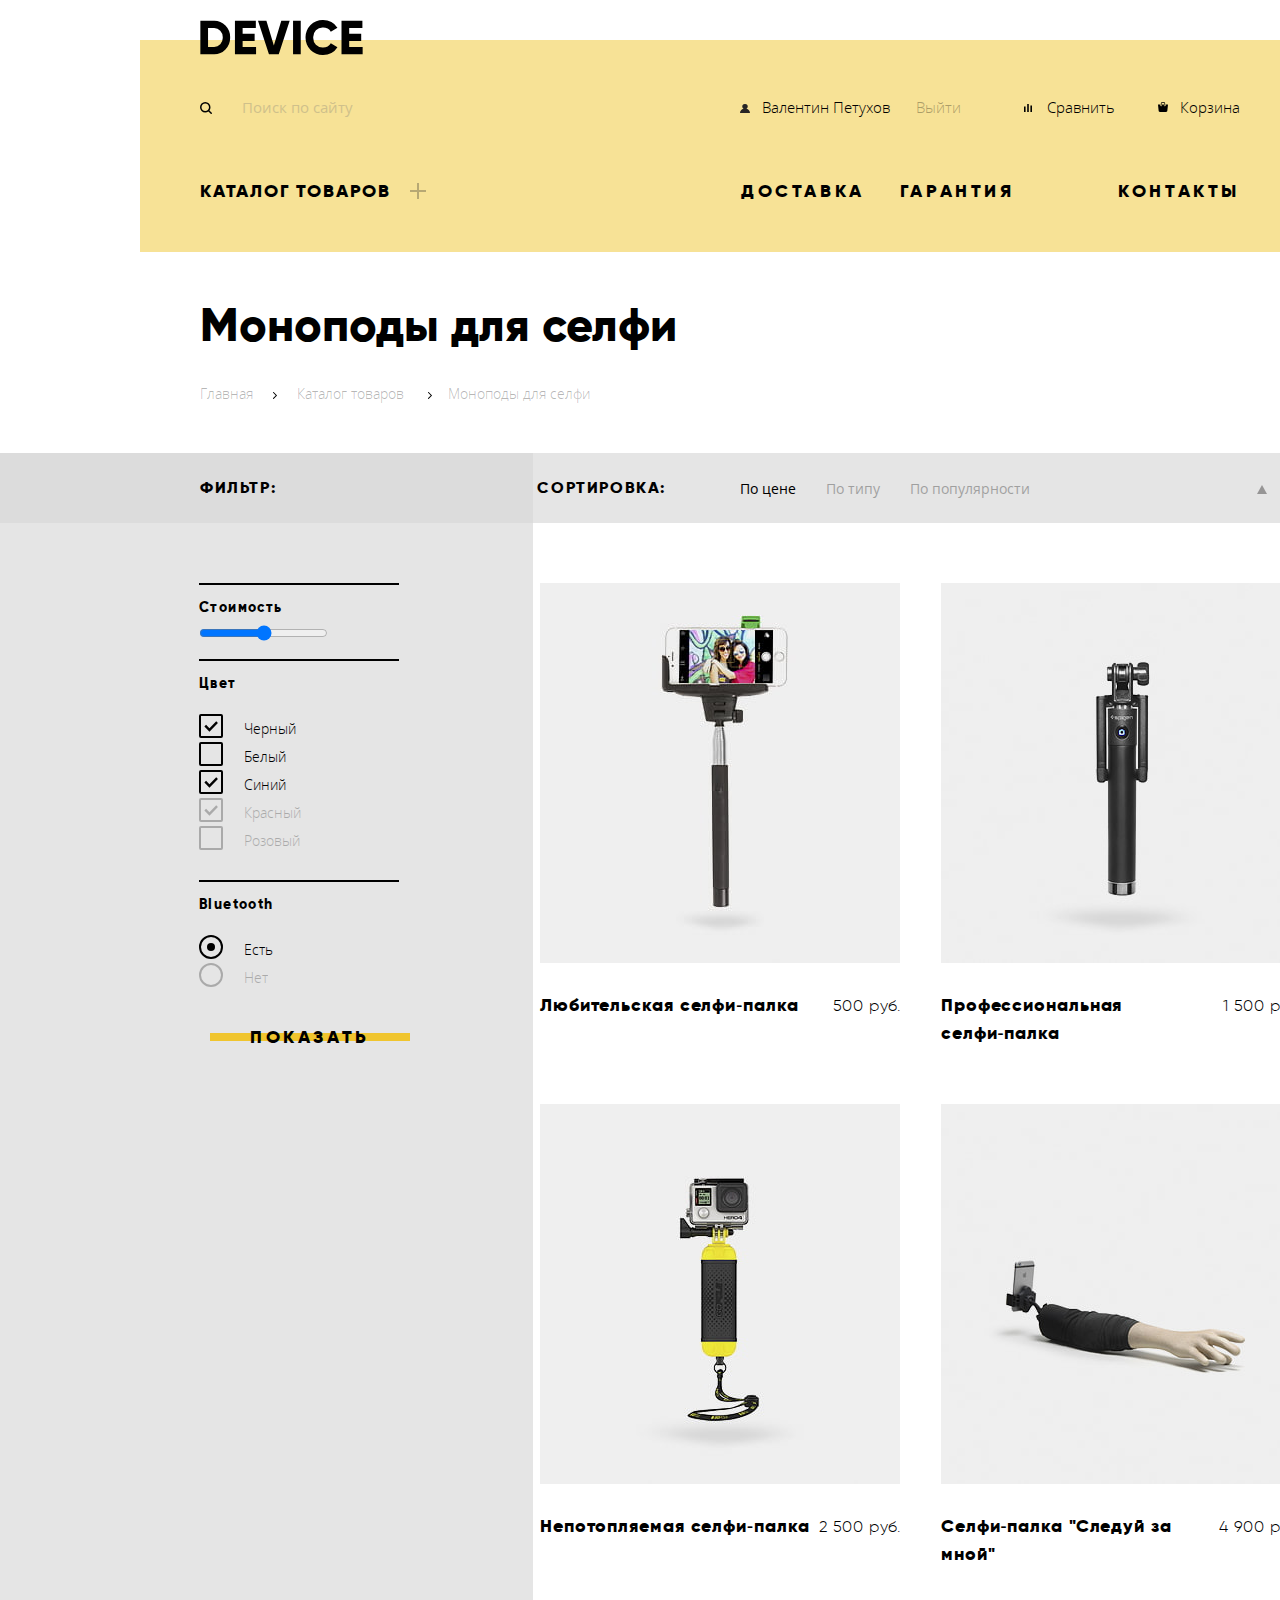
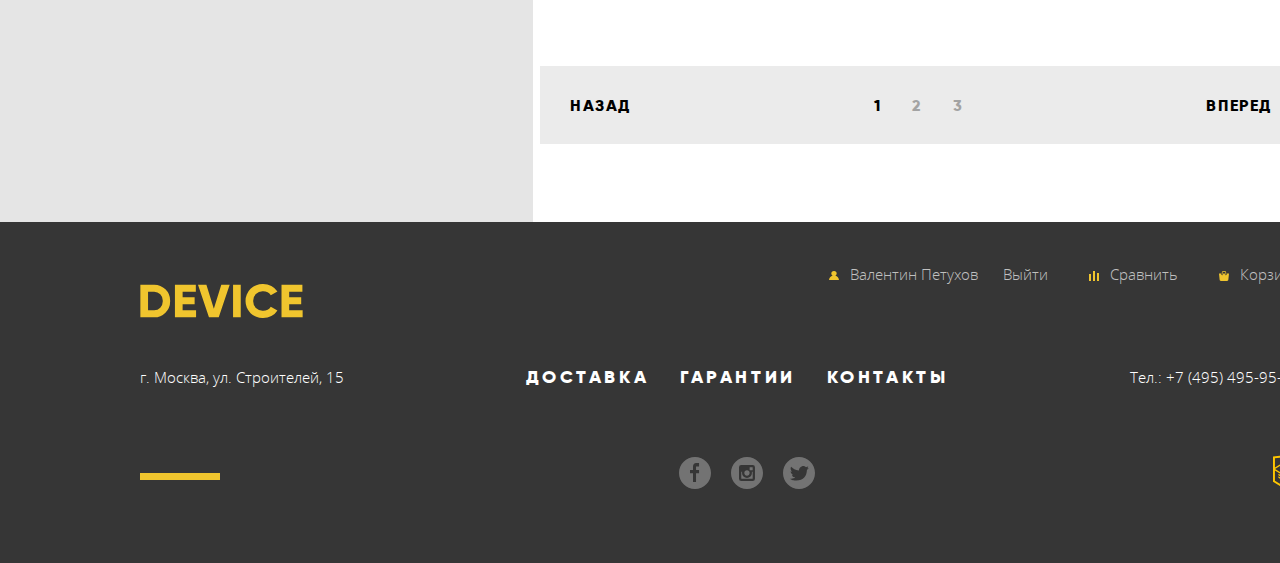
==== catalog.html @ 0f9e7bbf "Update catalog.html" ====
<!DOCTYPE html>
<html lang="ru">

<head>
  <meta charset="utf-8">
  <link href="css/normalize.css" rel="stylesheet">
  <link href="css/style.css" rel="stylesheet">
  <title>HTML Academy: Девайс</title>
</head>

<body class="page-body">
  <header class="header container">
    <div class="header-inner">
      <div class="logo-wrapper">
        <a class="main-logo" href="index.html">
          <img src="img/logo-device.svg" width="163" height="35" alt="Логотип интернет магазина гаджетов Device">
        </a>
      </div>
      <div class="user-navigation-wrapper">
        <form class="main-header-search" action="https://echo.htmlacademy.ru" method="post">
          <label for="search-field"></label>
          <input class="search-input" type="text" name="search" id="search-field" placeholder="Поиск по сайту">
          <button class="search-button" type="submit">
            <span>Найти</span>
          </button>
        </form>
        <ul class="user-navigation-list">
          <li class="user-navigation-item user-navigation-login">
            <a class="user" href="">
              <span>Валентин Петухов</span>
            </a>
            <a class="user-navigation-logout" href=""><span>Выйти</span></a>
          </li>
          <li class="user-navigation-item">
            <a href="">
              <span>Сравнить</span>
            </a>
          </li>
          <li class="user-navigation-item">
            <a href="">
              <span>Корзина</span>
            </a>
          </li>
        </ul>
      </div>
      <nav class="navigation-catalog">
        <ul class="main-navigation-list">
          <li class="main-navigation-item">
            <a class="dropdown-hover" href="catalog.html">
              Каталог товаров
            </a>
            <div class="dropdown-menu">
              <ul class="main-catalog-list column-1">
                <li class="main-catalog-item">
                  <a href="">
                    Виртуальная реальность
                  </a>
                </li>
                <li class="main-catalog-item">
                  <a href="">
                    Моноподы для селфи
                  </a>
                </li>
                <li class="main-catalog-item">
                  <a href="">
                    Экшн-камеры
                  </a>
                </li>
              </ul>
              <ul class="main-catalog-list column-2">
                <li class="main-catalog-item">
                  <a href="">
                    Фитнес-браслеты
                  </a>
                </li>
                <li class="main-catalog-item">
                  <a href="">
                    Умные часы
                  </a>
                </li>
              </ul>
              <ul class="main-catalog-list column-3">
                <li class="main-catalog-item">
                  <a href="">
                    Квадрокоптеры
                  </a>
                </li>
              </ul>
            </div>
          </li>
          <li class="main-navigation-item">
            <a href="">Доставка</a>
          </li>
          <li class="main-navigation-item">
            <a href="">Гарантия</a>
          </li>
          <li class="main-navigation-item">
            <a href="">Контакты</a>
          </li>
        </ul>
      </nav>
    </div>
  </header>

  <main class="inner-page">
    <div class="title-inner">
      <h1>Моноподы для селфи</h1>
      <ul class="breadcrumbs">
        <li class="breadcrumbs-item">
          <a href="index.html">Главная
            <img src="img/nav-arrow.svg" width="4" height="2" alt="Стрелка вправо">
          </a>
        </li>
        <li class="breadcrumbs-item">
          <a href="catalog.html">Каталог товаров
            <img src="img/nav-arrow.svg" width="4" height="2" alt="Стрелка вправо">
          </a>
        </li>
        <li class="breadcrumbs-item">
          <a class="active">Моноподы для селфи</a>
        </li>
      </ul>
    </div>
    <section class="catalog-header">
      <h2 class="visually-hidden">Фильтр и сортировка</h2>
      <div class="container catalog-header-inner">
        <h3>
          Фильтр:
        </h3>
        <div class="sorting">
          <h3>
            Сортировка:
          </h3>
          <ul class="sorting-list">
            <li class="sorting-item">
              <a class="current-sorting-item" href="">По цене</a>
            </li>
            <li class="sorting-item">
              <a href="">По типу</a>
            </li>
            <li class="sorting-item">
              <a href="">По популярности</a>
            </li>
          </ul>
          <ul class="sorting-level-list level-up">
            <li class="sorting-level-item">
              <a href="">
                <img src="img/icon-up-dir.svg" width="10" height="11" alt="Cортировка снизу вверх">
              </a>
            </li>
            <li class="sorting-level-item level-down">
              <a class="current-level" href="">
                <img src="img/icon-down-dir.svg" width="10" height="11" alt="Сортировка сверху вних">
              </a>
            </li>
          </ul>
        </div>
      </div>
    </section>
    <div class="catalog-wrapper">
      <div class="container catalog-content">
        <form class="filter" action="https://echo.htmlacademy.ru" method="post">
          <fieldset>
            <legend>Стоимость</legend>
            <input type="range">
          </fieldset>
          <fieldset>
            <legend>Цвет</legend>
            <ul class="filter-input">
              <li>
                <label class="label-check" for="filter-color-black">
                <input class="filter-input-checkbox" type="checkbox" name="color-black" id="filter-color-black" checked>
                <span>Черный</span></label>
              </li>
              <li>
                <label class="label-check" for="filter-color-white">
                <input class="filter-input-checkbox" type="checkbox" name="color-white" id="filter-color-white">
                <span>Белый</span></label>
              </li>
              <li>
                <label class="label-check" for="filter-color-blue">
                <input class="filter-input-checkbox" type="checkbox" name="color-blue" id="filter-color-blue" checked>
                <span>Синий</span></label>
              </li>
              <li>
                <label class="label-check" for="filter-color-red">
                <input class="filter-input-checkbox" type="checkbox" name="color-red" id="filter-color-red" checked disabled>
                <span>Красный</span></label>
              </li>
              <li>
                <label class="label-check" for="filter-color-pink">
                <input class="filter-input-checkbox" type="checkbox" name="color-pink" id="filter-color-pink" disabled>
                <span>Розовый</span></label>
              </li>
            </ul>
          </fieldset>
          <fieldset>
            <legend>Bluetooth</legend>
            <ul class="filter-input">
              <li>
                <label class="label-check" for="available-bluetooth-filter">
                <input class="filter-input-radio" type="radio" name="bluetooth-filter" value="available-bluetooth"
                  id="available-bluetooth-filter" checked>
                <span>Есть</span></label>
              </li>
              <li>
                <label class="label-check" for="unavailable-bluetooth-filter">
                <input class="filter-input-radio" type="radio" name="bluetooth-filter" value="unavailable-bluetooth"
                  id="unavailable-bluetooth-filter" disabled>
                <span>Нет</span></label>
              </li>
            </ul>
          </fieldset>
          <button class="button" type="submit"><span class="btn-text">Показать</span></button>
        </form>
        <div class="product-cards-wrapper">
          <section class="product-cards">
            <h2 class="visually-hidden">Список моноподов для селфи</h2>
            <ul class="product-card-list">
              <li class="product-card-item">
                <div class="image-card-wrapper">
                  <img src="img/item-1.jpg" width="360" height="380"
                    alt="Телескопическая селфи-палка со стандартным крепежом">
                  <div class="hover-links-wrapper">
                    <button class="button add-cart"><span class="btn-text">В корзину</span></button>
                    <button class="add-compare-button">Добавить к сравнению</button>
                  </div>
                </div>
                <div class="card-name-wrapper">
                  <h3>
                    <a href="">Любительская селфи&#8209;палка</a>
                  </h3>
                  <p class="price">
                    500 руб.
                  </p>
                </div>
              </li>
              <li class="product-card-item">
                <div class="image-card-wrapper">
                  <img src="img/item-2.jpg" width="360" height="380"
                    alt="Телескопическая селфи-палка с усиленным крепежом и стабилизатором">
                  <div class="hover-links-wrapper">
                    <button class="button"><span class="btn-text">В корзину</span></button>
                    <button class="add-compare-button">Добавить к сравнению</button>
                  </div>
                </div>
                <div class="card-name-wrapper">
                  <h3>
                    <a href="">Профессиональная селфи&#8209;палка</a>
                  </h3>
                  <p class="price">
                    1 500 руб.
                  </p>
                </div>
              </li>
              <li class="product-card-item">
                <div class="image-card-wrapper">
                  <img src="img/item-3.jpg" width="360" height="380"
                    alt="Селфи-палка в специальном водоизоляционном корпусе">
                  <div class="hover-links-wrapper">
                    <button class="button"><span class="btn-text">В корзину</span></button>
                    <button class="add-compare-button">Добавить к сравнению</button>
                  </div>
                </div>
                <div class="card-name-wrapper">
                  <h3>
                    <a href="">Непотопляемая селфи&#8209;палка</a>
                  </h3>
                  <p class="price">
                    2 500 руб.
                  </p>
                </div>
              </li>
              <li class="product-card-item">
                <div class="image-card-wrapper">
                  <img src="img/item-4.jpg" width="360" height="380" alt="Селфи-палка в виде руки">
                  <div class="hover-links-wrapper">
                    <button class="button"><span class="btn-text">В корзину</span></button>
                    <button class="add-compare-button">Добавить к сравнению</button>
                  </div>
                </div>
                <div class="card-name-wrapper">
                  <h3>
                    <a href="">Селфи&#8209;палка "Следуй за мной"</a>
                  </h3>
                  <p class="price">
                    4 900 руб.
                  </p>
                </div>
              </li>
            </ul>
          </section>
          <ul class="paginator">
            <li class="prev">
              <a href="#prev">Назад</a>
            </li>
            <li class="page-item">
              <a class="page-number current-page">1</a>
            </li>
            <li class="page-item">
              <a class="page-number" href="">2</a>
            </li>
            <li class="page-item">
              <a class="page-number" href="">3</a>
            </li>
            <li class="next">
              <a href="#next">Вперед</a>
            </li>
          </ul>
        </div>
      </div>
    </div>
  </main>

  <footer class="footer">
    <div class="container">
      <div class="footer-user-navigation-wrapper">
        <ul class="footer-user-navigation-list">
          <li class="footer-user-navigation-item">
            <a class="footer-login" href="">
              Валентин Петухов
            </a>
            <a href="">Выйти</a>
          </li>
          <li class="footer-user-navigation-item">
            <a class="footer-compare" href="">
              Сравнить
            </a>
          </li>
          <li class="footer-user-navigation-item">
            <a class="footer-cart" href="">
              Корзина
            </a>
          </li>
        </ul>
        <a class="main-logo" href="index.html">
          <img src="img/logo-device-special.svg" width="163" height="35"
            alt="Логотип интернет магазина гаджетов Device">
        </a>
      </div>
      <div class="wrapper-navigation-footer">
        <p>г. Москва, ул. Строителей, 15</p>
        <ul class="footer-navigation-list">
          <li class="footer-navigation-item">
            <a href="">Доставка</a>
          </li>
          <li class="footer-navigation-item">
            <a href="">Гарантии</a>
          </li>
          <li class="footer-navigation-item">
            <a href="">Контакты</a>
          </li>
        </ul>
        <p>Тел.: +7 (495) 495-95-95</p>
      </div>
      <div class="socials-wrapper">
        <ul class="socials-list">
          <li class="socials-item">
            <a href="">
              <img src="img/fb.svg" width="32" height="32" alt="Фейсбук">
            </a>
          </li>
          <li class="socials-item">
            <a href="">
              <img src="img/instagram.svg" width="32" height="32" alt="Инстаграм">
            </a>
          </li>
          <li class="socials-item">
            <a href="">
              <img src="img/twitter.svg" width="32" height="32" alt="Твиттер">
            </a>
          </li>
        </ul>
        <a class="copyright" href="https://htmlacademy.ru/" target="_blank">
          <img src="img/logo-html.svg" width="27" height="34"
            alt="сайт по созданию профессиональных фронтенд разработчиков HtmlAcademy">
        </a>
      </div>
    </div>
  </footer>
</body>

</html>
---- css/style.css ----
@font-face {
  font-family:  'Gilroy';
  src:  url('fonts/web/gilroylight.woff2') format('woff2'),
        url('fonts/web/gilroylight.woff') format('woff');
  font-weight: 300;
  font-style: normal;
}

@font-face {
  font-family:  'Gilroy';
  src:  url('fonts/web/gilroyextrabold.woff2') format('woff2'),
        url('fonts/web/gilroyextrabold.woff') format('woff');
  font-weight: 800;
  font-style: normal;
} 

@font-face {
  font-family:  'Open sans';
  src:  url('fonts/web/opensans.woff2') format('woff2'),
        url('fonts/web/opensans.woff') format('woff');
  font-weight: 400;
  font-style: normal;
}

@font-face {
  font-family:  'Open sans';
  src:  url('fonts/web/opensanslight.woff2') format('woff2'),
        url('fonts/web/opensanslight.woff') format('woff');
  font-weight: 300;
  font-style: normal;
}

/* Variables */
:root {
  --basic-black:  #000000;
  --basic-dark: #363636;
  --basic-white:  #ffffff;
  --basic-gray: #464646;
  --basic-half-gray:  #7e7e7e;
  --basic-gray-light: #e5e5e5;
  
  --special-yellow: #f7e296;
  --special-green:  #91c92f;
  --special-yellow-dark:  #f0c52e;

  --paginator-color: #EBEBEB;
  --popup-field-color: #f2f2f2;
}

/* Global */


/* Grid */
html {
  height: 100%;
}

.page-body {
  cursor: default;
  display: grid;
  min-height: 100%;
  grid-template-rows:
    min-content
    1fr
    min-content;
    align-content: start;
  margin: 0 auto;
  margin-top: 40px;
  padding: 0;
  min-width:  1440px;
  color: var(--basic-black);
  font-family: 'Open sans';
  font-size: 16px;
  font-weight: 300;
  line-height: 28px;
}

img {
  max-width:  100%; 
  height: auto;
}

a:not(.active) {
  text-decoration:  none;
  cursor: pointer;
}

.visually-hidden  {
  display: none;
}
/* Navigation */
.header{
  background-color: var(--special-yellow);
  display: flex;
  flex-wrap: wrap;
}

.header-inner {
  width: 1040px;
  padding: 0 60px;
}

.logo-wrapper {
  margin-top: -20px;
  margin-bottom: 17px;
  width:  100%;
}

.user-navigation-wrapper {
  display: flex;
  justify-content: space-between;
  align-items: center;
  width: 100%;
  margin-bottom: 46px;
}

.navigation {
  width: 100%;
  margin-bottom: 164px;
}

.navigation-catalog {
  width: 100%;
  margin-bottom: 50px;
}

.container {
  width: 1160px;
  margin: 0 auto;  
}

/* User navigation */
.user-navigation-list,
.main-catalog-list {
  color:  var(--basic-black);
  font-family:  'Open sans';
  font-size: 15px;
  font-weight:  300;
  list-style: none;
  line-height:  20px;
}

.main-header-search {
  min-width: 440px;
  margin-right: 100px;
  position: relative;
}

.search-input:focus {
  color: #000;
  border-bottom-color: #000;
  outline: 0;
}

.search-input::placeholder {
  font-size: 15px;
  line-height: 20px;
}

.user-navigation-list {
  display: flex;
  flex-grow: 1;
  width: 100%;
  margin: 0;
  padding: 0;
}

.user-navigation-login {
  flex-grow: 1;
  position: relative;
}

.user-navigation-login a {
  padding-left: 22px;
}

.user-navigation-login a::before {
  content: " ";
  background-image: url("../img/user.svg");
  background-size: contain;
  background-repeat: no-repeat;
  width: 10px;
  height: 10px;
  position: absolute;
  left: 0;
  top: 7px;
}

.user-navigation-logout {
  padding-left: 20px;
  opacity: 0.3;
}

.user-navigation-item:nth-child(2),
.user-navigation-item:nth-child(3) {
  position: relative;
}

.user-navigation-item:nth-child(2) {
  margin-right: 43px;
  padding-left: 23px;
}

.user-navigation-item:nth-child(2) a::before {
  content: " ";
  background-image: url("../img/compare.svg");
  background-size: contain;
  background-repeat: no-repeat;
  width: 8px;
  height: 8px;
  position: absolute;
  left: 0;
  top: 7px;
  padding-right: 23px;
}

.user-navigation-item:nth-child(3) {
  padding-left: 22px;
}

.user-navigation-item:nth-child(3) a::before {
  content: " ";
  background-image: url("../img/cart.svg");
  background-size: contain;
  background-repeat: no-repeat;
  width: 10px;
  height: 10px;
  position: absolute;
  left: 0px;
  top: 5px;
  padding-right: 22px;
}

/* Main navigation */
.main-navigation-list {
  display: flex;
  align-items: center;
  margin: 0;
  padding: 0;
  color:  var(--basic-black);
  font-family:  'Gilroy';
  font-weight:  800;
  font-size:  18px;
  line-height:  22px;
  list-style: none;
  text-transform: uppercase;
  position: relative;
}


.main-navigation-item:first-child {
  margin-right: 350px;
  letter-spacing: 0.1em;
  position: relative;
}

.main-navigation-item:not(:first-child){
  margin-right: 35px;
  letter-spacing: 0.2em;
}

.main-navigation-item:last-child {
  margin-left: auto;
  margin-right: 0px;
}



/* Dropdown */

.dropdown-menu {
  position: absolute;
  min-height: 132px;
  min-width: 1100px;
  z-index: 10;
  margin: 0;
  padding: 0;
  padding-top: 30px;
  padding-left: 60px;
  left: -60px;
  display: none;
  background-color: var(--special-yellow);
  text-transform: initial;
}

.dropdown-menu .column-1,
.dropdown-menu .column-2,
.dropdown-menu .column-3 {
  margin-right: 61px;
}

.main-navigation-item:first-child::before {
  content: " ";
  background-image: url('../img/plus.svg');
  background-size: contain;
  opacity: 0.3;
  
  display: block;
  width: 16px;
  height: 16px;

  position: absolute;
  top: 3px;
  left: 210px;
}

.main-catalog-list {
  list-style: none;
  margin: 0;
  padding: 0;
  letter-spacing: 0em;
}

.main-catalog-list li {
  margin-bottom: 20px;
}

.main-navigation-item:hover .dropdown-menu {
  display: flex;
}

/* active & hover link */
.user-navigation-list a,
.main-navigation-list a,
.main-catalog-list a {
  color: var(--basic-black)
}

.main-logo img:hover,
.user-navigation-item a:hover,
.main-navigation-list a:hover,
.main-catalog-list a:hover,
.footer-navigation-list a:hover,
.copyright:hover {
  opacity: 0.6;
}

.main-logo img:active,
.user-navigation-item a:active,
.main-navigation-list a:active,
.main-catalog-list a:active,
.footer-navigation-list a:active,
.copyright:active {
  opacity: 0.3;
}

/* slider for special offers */
.special-offers {
  margin-bottom: 76px;
}

.special-offers-item{
  display: grid;
  grid-template-columns: 600px 1fr;
  margin-top: -125px;
  justify-items: center;
}

.special-offers-item h3 {
  font-family: 'Gilroy';
  font-weight: 800;
  font-size: 47px;
  line-height: 58px;
  margin: 0;
  margin-top: 90px;
  margin-bottom: 30px;
}

.special-offers-item p {
  font-family: 'Open Sans';
  font-weight: 300;
  font-size: 15px;
  line-height: 20px;
  margin: 0;
  padding: 0;
  margin-bottom: 60px;
}

.item-2,
.item-3 {
  display: none;
}


.feature td {
  padding-right: 60px;
  padding-top: 15px;
}

.feature tr:first-child td{
  font-family: 'Gilroy';
  font-style: normal;
  font-weight: 300;
  font-size: 36px;
  line-height: 42px;
  letter-spacing: 0.1em;
  padding-top: 0px;
}

.feature tr:last-child {
  font-family: Gilroy;
  font-style: normal;
  font-weight: 300;
  font-size: 13px;
  line-height: 15px;
  letter-spacing: 0.1em;
}



/* content catalog */
.catalog-list-container {
  margin-bottom: 150px;
}

.catalog-list {
  display: flex;
  justify-content: space-between;
  margin: 0;
  padding: 0;
  list-style: none;
}

.catalog-item {
  max-width: 160px;
  margin: 0;
  padding: 0;
}

.catalog-image {
  display: flex;
  justify-content: center;
  align-items: center;
  background-color: var(--special-yellow);
  width: 160px;
  height: 160px;
}

.catalog-image:hover {
  background-color: var(--special-yellow-dark);
}

.catalog-list a {
  color: var(--basic-black);
  font-family: 'Gilroy';
  font-style: normal;
  font-weight: 800;
  font-size: 18px;
  line-height: 22px;
  letter-spacing: 0.05em;
}

.catalog-list a:active {
 color: rgba(0, 0, 0, 0.4);
}

.catalog-list-link:active img {
  opacity: 0.3;
}

/* services */

.service-container {
  margin-bottom: 90px;
  padding-bottom: 100px;
  background-image: linear-gradient(to top,#e5e5e5 94%,transparent 34%);
}

.service-content {
  display: flex;
  flex-wrap: nowrap;
}

.service-description {
  display: flex;
  width: 100%;
  justify-content: space-between;
  align-items: center;
}

.service-description-wrapper {
  max-width: 495px;
  margin-top: -70px;
}

.service-image-wrapper {
  margin-top: -55px;
}

.service-description h3 {
  font-family: 'Gilroy';
  font-style: normal;
  font-weight: 800;
  font-size: 47px;
  line-height: 58px;
  letter-spacing: 0.2em;  
}

.service-description p {
  font-family: 'Open Sans';
  font-style: normal;
  font-weight: 300;
  font-size: 15px;
  line-height: 28px;
  letter-spacing: 0.1em;
}

.service-list {
  display: flex;
  flex-direction: column;
  justify-content: center;
  min-width: 284px;
  margin: 0;
  margin-right: 116px;
  padding: 0;
  list-style: none;
  font-family: Gilroy;
  font-style: normal;
  font-weight: 800;
  font-size: 18px;
  line-height: 22px;
  letter-spacing: 0.2em;
  text-transform: uppercase;
  z-index: 1;
}

.service-list::before {
  content: " ";
  width: 7px;
  height: 320px;
  background-color: var(--basic-black);
  position: absolute;
  display: flex;
  left: 656px;
}

.service-item {
  margin: 0;
  margin-bottom: 30px;
  padding: 0;
}

.current-service-item {
  width: 284px;
  background-color: var(--basic-black);
  margin: 0;
  margin-bottom: 30px;
}

.current-service-button {
  font: inherit;
  text-transform: inherit;
  color: var(--special-yellow);
  letter-spacing: inherit;
  padding: 0;
  padding-top: 9px;
  padding-bottom: 9px;
  background-color: transparent;
  border: none;
  width: 160px;
}

.current-service-button span {
  width: 200px;
}

.delivery,
.credit {
  display: none;
}

/* partners */

.partners {
  display: flex;
  justify-content: space-between;
  margin-bottom: 90px; 
} 

.partners a {
  opacity: 0.3;
  filter: grayscale(100%);
}

.partners a:hover {
  opacity: 1;
  filter: none;
}
/* Index columns */

.index-columns {
  display: flex;
  justify-content: space-between;
  margin-bottom: 86px;
}

.index-columns h2::before {
  content: " ";
  display: flex;
  width: 80px;
  height: 7px;
  margin-bottom:  50px;
  background-color: var(--basic-black);
}

.index-columns h2 {
  font-family: 'Gilroy';
  font-weight: 800;
  font-size: 47px;
  line-height: 58px;
  letter-spacing: 0.2em;
  margin: 0;
}

.index-columns p {
  font-family: 'Open Sans';
  font-style: normal;
  font-weight: 300;
  font-size: 15px;
  line-height: 28px;
  margin: 0;
  margin-bottom: 40px;
}

.about {
  width: 473px;
}
.about h2 {
  margin-bottom: 50px;
}

.about ul {
  margin: 0;
  margin-bottom: 84px;
  padding-left: 15px;
  padding-top: 10px;
}

.about li {
  font-family: 'Gilroy';
  font-size: 16px;
  font-weight: 800;
  line-height: 28px;
  padding-left: 24px;
  margin-bottom: 20px;
  list-style-image: url('../img/bullet.svg');
}

.contact {
  width: 560px;
}

.contact h2 {
  margin-bottom: 47px;
}

.contact img {
  width: 560px;
  height: 222px;
  margin-bottom: 85px;
}


/* footer */

.footer {
  background-color: var(--basic-dark);
  color: var(--basic-white);
}

.footer .container {
  display: flex;
  flex-direction: column;
  margin-top: 42px;
}

.footer-user-navigation-wrapper {
  display: flex;
  flex-wrap: wrap;
}

.footer-user-navigation-list {
  font-family: 'Open Sans';
  font-style: normal;
  font-weight: 300;
  font-size: 15px;
  line-height: 20px;
  color:  var(--basic-white);
  list-style: none;
  width: 100%;
  display: flex;
  margin: 0;
  padding: 0;
}


.footer-user-navigation-list::before {
  content: " ";
  width: auto;
  flex-grow: 1;
}

.footer-user-navigation-item {
  position: relative;
}

.footer-user-navigation-item:first-child {
  margin-right: 41px;
}

.footer-user-navigation-item:last-child {
  margin-left: 41px;
}

.footer p {
  margin: 0;
  font-family: 'Open Sans';
  font-style: normal;
  font-weight: 300;
  font-size: 15px;
  line-height: 20px;
}

.footer .main-logo {
  width: auto;
  margin-bottom: 40px;
}

.footer-user-navigation-list a {
  color: rgba(255, 255, 255, 0.7);
  margin-left: 21px;
}

.footer-login::before {
    content: " ";
    background-image: url("../img/user-special.svg");
    background-size: contain;
    background-repeat: no-repeat;
    width: 10px;
    height: 10px;
    position: absolute;
    left: 0;
    top: 7px;
}

.footer-compare::before {
  content: " ";
  background-image: url("../img/compare-special.svg");
  background-size: contain;
  background-repeat: no-repeat;
  width: 10px;
  height: 10px;
  position: absolute;
  left: 0;
  top: 7px;
}

.footer-cart::before {
  content: " ";
  background-image: url("../img/cart-special.svg");
  background-size: contain;
  background-repeat: no-repeat;
  width: 10px;
  height: 10px;
  position: absolute;
  left: 0;
  top: 7px;
}


.footer-login::before,
.footer-compare::before,
.footer-cart::before {
  opacity: 1;
}

.footer-login:hover::before,
.footer-compare:hover::before,
.footer-cart:hover::before {
  opacity: 0.7;
}
.socials-list a:hover {
  opacity: 1.0;
}


.footer-user-navigation-list a:hover {
  color: var(--basic-white);
}

.footer-user-navigation-list a:active {
  opacity: 0.3;
}

.wrapper-navigation-footer {
  display: flex;
  justify-content: space-between;
  align-items: center;
  margin-bottom: 67px;
}

.footer-navigation-list {
  color: var(--basic-white);
  font-family:  'Gilroy';
  font-weight:  800;
  font-size:  18px;
  letter-spacing: 0.2em;
  line-height:  22px;
  list-style: none;
  text-transform: uppercase;
  margin: 0;
  padding: 0;
  display: flex;
  width: 423px;
  justify-content: space-between;
}

.footer-navigation-list a {
  color: var(--basic-white);
}

.socials-wrapper {
  display: flex;
  justify-content: space-between;
  align-items: center;
  width: 100%;
  margin-bottom: 65px;
}

.socials-list {
  display: flex;
  width: auto;
  list-style: none;
  margin: 0;
  padding: 0;
}

.socials-item:first-child {
  margin-right: 20px;
}

.socials-item:last-child {
  margin-left: 20px;
}

.socials-wrapper::before {
  content: " ";
  width: 80px;
  height: 7px;
  background-color: #f0c52e;
}

.socials-list a {
  opacity: 0.3;
}

.socials-list a:active {
  opacity: 0.1;
}
/* Buttons decorative*/

.button {
  display: inline-block;
  border: none;
  color: var(--basic-black);
  cursor: pointer;
  font-family: 'Gilroy';
  font-style: normal;
  font-weight: 800;
  font-size: 18px;
  line-height: 22px;
  letter-spacing: 0.2em;
  text-align: center;
  text-transform: uppercase;
  background-color: inherit;
  margin: 0;
  padding: 0;
  padding-top: 9px;
  padding-bottom: 9px;
  position: relative;
}

.button:active {
  color: rgba(0, 0, 0, 0.3)
}

.button::before {
  content: " ";
  width: 100%;
  height: 8px;
  background-color: var(--special-yellow-dark);
  display: flex;
  position: absolute;
  top: 50%;
  transform: translateY(-50%);
  left: 0;
  z-index: -1;  
}

.search-button {
  font-family: 'Open Sans';
  font-style: normal;
  font-weight: 300;
  font-size: 15px;
  line-height: 20px;
  text-transform: uppercase;
  border: 2px solid var(--basic-black);
  padding: 15px 17px;
  background-color: transparent;
  visibility: hidden;
  margin-left: -4px;
}

.main-header-search::before {
  content: " ";
  background-image: url("../img/search.svg");
  background-repeat: no-repeat;
  background-size: contain;
  background-color: transparent;
  vertical-align: middle;
  width: 12px;
  height: 12px;
  display: inline-block;
  z-index: 1;
  position: absolute;
  top: 22px;
}

.search-button:hover {
  background-color: var(--basic-black);
  color: rgba(255, 255, 255);
  visibility: visible;
}

.search-button span:active {
  opacity: 0.3;
  visibility: visible;
}

.main-navigation-list .button:hover {
  background-color: transparent;
}

.main-navigation-list .button {
  position: absolute;
  left: 210px;
  top: 2px;
  background-image: url('../img/plus.svg');
  width: 15px;
  height: 15px;
  background-size: contain;
  background-repeat: no-repeat;
  background-position: center;
  background-color: transparent;
  opacity: 0.7
}

.main-navigation-item .button::before {
  display: none;
}

.button:hover {
  background-color: var(--special-yellow-dark);
}

.special-offers .button {
  width: 220px;
  margin-bottom: 60px
}

.special-offers .button:hover {
  background-color: var(--special-yellow-dark);
}

.service-item .button {
  width: 160px;
  /* z-index: 1; */
}

.service-item .button:active{
  background-color: var(--basic-black);
  color: var(--special-yellow);
}

.index-columns .button {
  width: 260px;
}

.main-navigation-item:first-child::before:hover {
  opacity: 1;
}

/* Form  popup checkbox radio */
.search-input {
  background-color: inherit;
  position: relative;
  width: 310px;
  margin: 0;
  padding:0;
  padding-top: 8px;
  padding-right: 0px;
  padding-bottom: 10px;
  padding-left: 42px;
  line-height: 30px;
  background-color: transparent;
  border: none;
  border-bottom: 2px solid transparent;
}

.search-input:focus + .search-button {
  visibility: visible;
}

.search-input::placeholder  {
  opacity: 0.3;
}


.search-input:focus::placeholder {
  opacity: 1;
}

.search-input:hover::placeholder {
  opacity: 0.6;
}

.popup {
  margin: 0;
  padding: 0;
  background-color: var(--basic-white);
  position: absolute;
  top: 50%;
  left: 25%;
  width: 960px;
  box-shadow: 0px 10px 16px rgba(0, 0, 0, 0.15);
  z-index: 1;
  display: none;
}

.write-us-form {
  display: flex;
  flex-wrap: wrap;
  flex-grow: 1;
  justify-content: space-between;
  font-family: 'Gilroy';
  font-style: normal;
  font-weight: 800;
  font-size: 18px;
  line-height: 22px;
  padding-left: 100px;
  padding-right: 100px;
  padding-top: 92px;
  padding-bottom: 69px;
}

.write-us-item {
  width: 360px;
}

.write-us-item input {
  width: 360px;
  padding-top: 17px;
  padding-bottom: 17px;
  padding-left: 21px;
  margin-top: 10px;
  border: none;
  background-color: var(--popup-field-color);
  box-sizing: border-box;
}

.invalid-value:invalid {
  background-color: #F6DADA;
}

.write-us-item input:hover,
.write-us-item textarea:hover {
  background-color: #eaeaea;
}

.write-us-item input:focus,
.write-us-item textarea:focus {
  outline: 2px solid #F7E296;
  background-color: var(--basic-white);
}

.write-us-item:nth-of-type(3) {
  width: 100%;
  margin-bottom: 54px;
}

.write-us-item textarea {
  width: 760px;
  min-height: 167px;
  margin-top: 10px;
  padding-top: 17px;
  padding-left: 20px;
  border: none;
  resize: none;
  background-color: var(--popup-field-color);
  box-sizing: border-box;
}

.write-us-item input,
.write-us-item textarea {
  font-family: 'Gilroy';
  font-style: normal;
  font-weight: normal;
  font-size: 14px;
  line-height: 16px;
}

.write-us-form .button {
  width: 200px;
  position: relative;
}

.write-us-form .button:active {
  background-color: var(--special-yellow);
}

.write-us-form .button:hover {
  background-color: var(--special-yellow);
}

.write-us-form .button:focus {
  outline: 2px solid #F7E296;
}

.write-us-form .button::before {
  content: " ";
  width: 100%;
  height: 8px;
  background-color: var(--special-yellow);
  display: flex;
  position: absolute;
  transform: translateY(-50%);
  z-index: -1;
}

.close-modal-btn {
  position: absolute;
  background-color: transparent;
  right: 0;
  top: 0;
  margin: 0;
  margin-top: 20px;
  margin-right: 20px;
  padding: 0;
  border: none;
  cursor: pointer;
  opacity: 0.5;
  outline-color: #f7e296;
} 

.close-modal-btn:hover {
  opacity: 1;
}

.close-modal-btn:active {
  opacity: 0.3;
}

.map-popup {
  position: absolute;
  top: 125%;
  left: 24%;
  width: 994px;
  min-height: 593px;
  z-index: 1;
  display: none;
}

.map-popup .close-modal-btn {
  margin: 0;
  padding: 0;
  margin-top: 43px;
  margin-right: 35px;
}

/* catalog */

main h1 {
  font-family: 'Gilroy';
  font-style: normal;
  font-weight: 800;
  font-size: 47px;
  line-height: 58px;
  margin: 0;
}

.title-inner {
  width: 1160px;
  margin: 0 auto;
  margin-top: 44px;
  margin-bottom: 50px;
}

.title-inner h1 {
  margin-left: 60px;
  margin-bottom: 30px;
}

/* breadcrumbs */

.breadcrumbs {
  font-weight: 300;
  font-size: 14px;
  list-style: none;
  line-height: 19px;
  margin: 0;
  padding: 0;
  display: flex;
  margin-left: 60px;
}

.breadcrumbs a {
  color: rgba(0, 0, 0, 0.3);  
}

.breadcrumbs a:not(.active):hover {
  color: rgba(0, 0, 0);
}

.breadcrumbs a:not(.active):active {
  color: rgba(0, 0, 0, 0.1);
}

.active {
  cursor: default;
}


.breadcrumbs-item:nth-child(2) {
  margin-left: 20px;
}

.breadcrumbs-item:nth-child(2) img {
  margin-left: 20px;
}

.breadcrumbs-item:first-child img{
  margin-left: 16px;
}

.breadcrumbs-item:last-child {
  margin-left: 16px;
}

/* catalog page */

/* filter and sort header*/

.catalog-header {
  background-image: linear-gradient(to right,#dcdcdc 37%,#e5e5e5 34%);
  height: 70px;
  display: flex;
  align-items: center;
}

.catalog-header h3 {
  font-family: 'Gilroy';
  font-style: normal;
  font-weight: 800;
  font-size: 16px;
  line-height: 20px;
  letter-spacing: 0.1em;
  text-transform: uppercase;
}

.catalog-header-inner {
  display: flex;
}

.catalog-header-inner > h3 {
  width: 420px;
  margin-left: 60px;
}

.sorting { 
  display: flex;
  justify-content: space-between;
  align-items: center;
  width: 100%;
}

.sorting h3 {
  margin-left: 45px;
  margin-right: 74px;
}

.sorting-list {
  margin: 0;
  margin-right: auto;
  padding: 0;
  display: flex;
}

.sorting-item {
  margin: 0;
  margin-right: 30px;
}

.sorting-item:last-child {
  margin-right: 0;
}

.sorting-level-list {
  display: flex;
  margin: 0;
  padding: 0;
}

.sorting-level-item:first-child {
  margin-right: 23px;
}

.sorting ul {
  list-style: none;
}

.sorting-list a {
  font-family: 'Open Sans';
  font-weight: normal;
  font-size: 14px;
  line-height: 19px;
  opacity: 0.3;
  color: var(--basic-black);
}

.sorting-list a:hover:not(.current-sorting-item) {
  opacity: 0.6;
}

.sorting-list a:active:not(.current-sorting-item) {
  opacity: 1;
}

.sorting-list .current-sorting-item {
  font-family: 'Open Sans';
  font-weight: normal;
  font-size: 14px;
  line-height: 19px;
  opacity: 1;
}

.sorting-level-list .current-level {
  opacity: 1;
}

.sorting-level-list a:not(.current-level) {
  opacity: 0.4;
}

.sorting-level-list a:hover:not(.current-level) {
  opacity: 0.2;
}

.sorting-level-list a:active:not(.current-level) {
  opacity: 1;
}

/* catalog content */

.catalog-wrapper {
  padding-top: 60px;
  background-image: linear-gradient(to right, var(--basic-gray-light) 37%, transparent 34%);
  z-index: 0;
}

.catalog-content {
  display: grid;
  grid-template-columns: 200px 1fr;
  column-gap: 200px;
}

/* filter checkbox radio etc.*/

.filter {
  z-index: 1;
  margin-left: 45px;
  /* position: relative; */
}

.filter legend {
  font-family: 'Gilroy';
  font-style: normal;
  font-weight: 800;
  font-size: 14px;
  line-height: 17px;
  letter-spacing: 0.1em;
}

.filter fieldset {
  border: none;
}

.filter legend::before {
  content: " ";
  height: 2px;
  width: 200px;
  display: flex;
  background-color: black;
  margin-bottom: 14px;
}

.filter label {
  font-family: 'Open Sans';
  font-style: normal;
  font-weight: 300;
  font-size: 14px;
  line-height: 19px;
  padding-left: 45px;
}

.filter ul {
  list-style: none;
  padding: 0;
}

.filter button {
  width: 200px;
  margin-left: 25px;
}

/* checkbox */

.filter-input-checkbox,
.filter-input-radio {
  appearance: none;
  -webkit-appearance: none;
  -moz-appearance: none;
  position: absolute;
}

.filter-input-checkbox {
  position: absolute;
  height: 24px;
  width: 24px;
  background-image: url('../img/checkbox-off.svg');
  background-repeat: no-repeat;
  background-size: contain;
  margin-left: -45px;
}


/* checked */

.filter-input-checkbox:checked {
  background-image: url('../img/checkbox-on.svg');
  background-repeat: no-repeat;
  background-size: contain;
}

/* radio button */

.filter-input-radio {
  position: absolute;
  height: 24px;
  width: 24px;
  background-image: url('../img/radio-off.svg');
  background-repeat: no-repeat;
  background-size: contain;
  margin-left: -45px;
}
  /* checked */

.filter-input-radio:checked {
  background-image: url('../img/radio-on.svg');
  background-repeat: no-repeat;
  background-size: contain;
  }

/* disabled */

.filter-input-checkbox:disabled,
.filter-input-checkbox:disabled + span,
.filter-input-radio:disabled,
.filter-input-radio:disabled + span { 
  opacity: 0.25;
}


/* hover */

.filter-input-checkbox:not(:disabled):hover,
.filter-input-radio:not(:disabled):hover {
  opacity: 0.6;
}


/* active */

.filter-input-checkbox:checked:active,
.filter-input-checkbox:not(:checked):active,
.filter-input-radio:checked:active,
.filter-input-radio:not(:checked):active { 
  opacity: 1;
}

.filter-input-checkbox:disabled:active,
.filter-input-radio:disabled:active {
  opacity: 0.25;
}

/* product-cards */

.product-card-wrapper {
  display: flex;
  flex-wrap: wrap;
  flex-direction: column;
  width: 100%;
}

.product-card-list {
  display: grid;
  grid-template-columns: 361px 361px;
  column-gap: 40px;
  list-style: none;
  margin: 0;
  margin-bottom: 40px;
  padding: 0;
}

.product-card-item {
  margin: 0;
  margin-bottom: 40px;  
  padding: 0;
  width: 361px;
}

.product-card-item:hover img{
  opacity: 0.7;
}

.image-card-wrapper {
  position: relative;
}

.hover-links-wrapper {
  display: none;
  flex-direction: column;
  position: absolute;
  top: 180px;
  left: 80px;
  z-index: 1;
  width: 200px;
}

.image-card-wrapper:hover .hover-links-wrapper {
  display: flex;
}

.add-compare-button {
  background-color: transparent;
  border: none;
  cursor: pointer;
  font-family: 'Open Sans';
  font-style: normal;
  font-weight: 300;
  font-size: 13px;
  line-height: 18px;
  letter-spacing: 0.1em;
  opacity: 0.5;
  margin-top: 20px;
}

.add-compare-button:hover {
  opacity: 1;
}

.add-compare-button:active {
  opacity: 0.2;
}

.card-name-wrapper {
  display: flex;
  align-items: baseline;
  justify-content: space-between;
  width: 361px;
}

.product-card-list a {
  font-family: 'Gilroy';
  font-style: normal;
  font-weight: 800;
  font-size: 18px;
  line-height: 22px;
  color: var(--basic-black);
  letter-spacing: 0.05em;
  margin: 0;
  padding: 0;
}

.card-name-wrapper h3 {
  width: 276px;
}

.price {
  font-family: 'Gilroy';
  font-style: normal;
  font-weight: 300;
  font-size: 16px;
  line-height: 18px;
  letter-spacing: 0.05em;
  margin: 0;
  padding: 0;
  width: auto;
}


/* paginator */

.paginator {
  background-color: var(--paginator-color);
  list-style: none;
  margin: 0;
  margin-bottom: 78px;
  padding: 0;
  display: flex;
  min-width: 760px;
}
.paginator a {
  font-family: 'Gilroy';
  font-style: normal;
  font-weight: 800;
  font-size: 16px;
  line-height: 20px;
  letter-spacing: 0.1em;
  text-transform: uppercase;
  color: var(--basic-black);
}

.prev {
  padding-top: 25px;
  padding-bottom: 25px;
  padding-left: 30px;
  padding-right: 30px;
  margin-right: auto;
}

.next {
  padding-top: 25px;
  padding-bottom: 25px;
  padding-left: 30px;
  padding-right: 30px;
  margin-left: auto;
}

.page-item {
  margin-top: 25px;
  margin-bottom: 25px;
}

.page-number {
  margin-right: 15px;
  margin-left: 15px;
}

.next:hover,
.prev:hover {
  background-color: #D9D9D9;
}

.next a:active,
.prev a:active {
  color: rgba(0, 0, 0, 0.3);
}

.page-number:not(.current-page) {
  opacity: 0.3;
}

.page-number:hover:not(.current-page) {
  opacity: 0.6;
}

.page-number:active:not(.current-page) {
  opacity: 1;
}
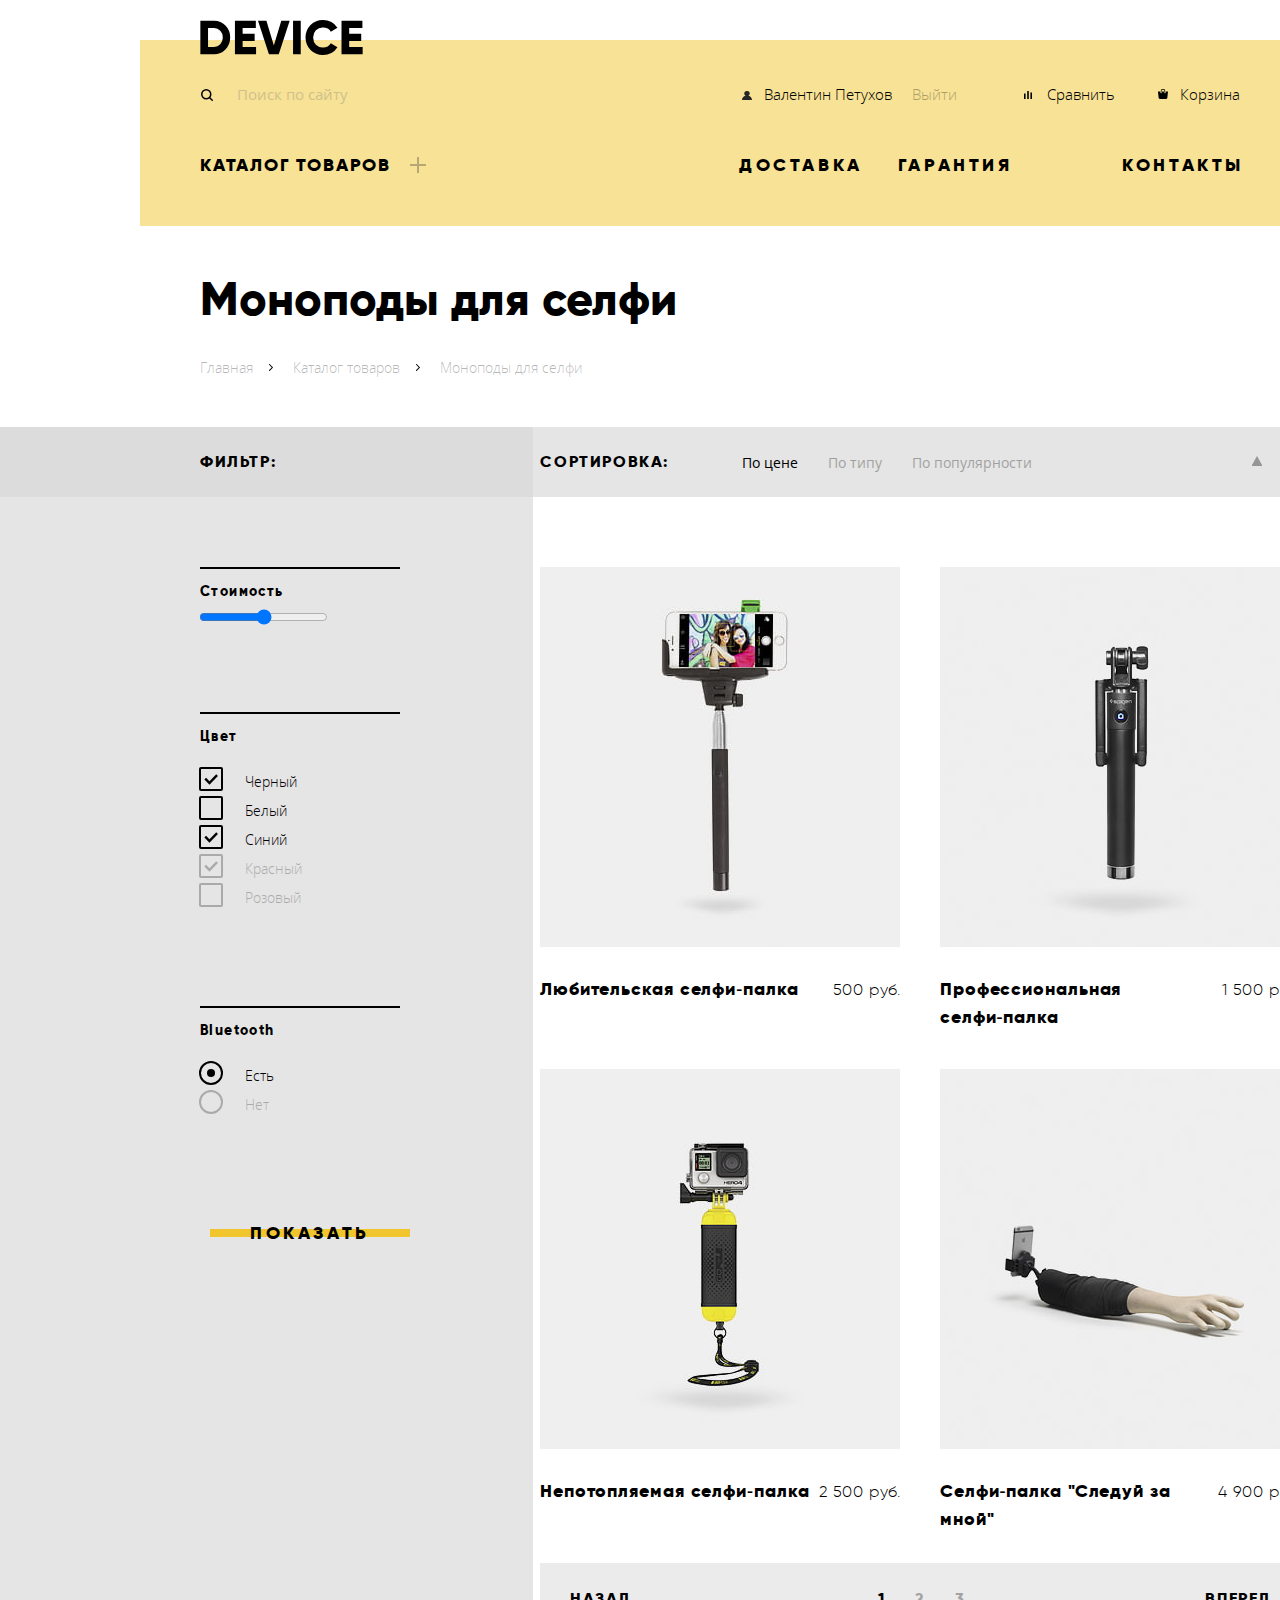
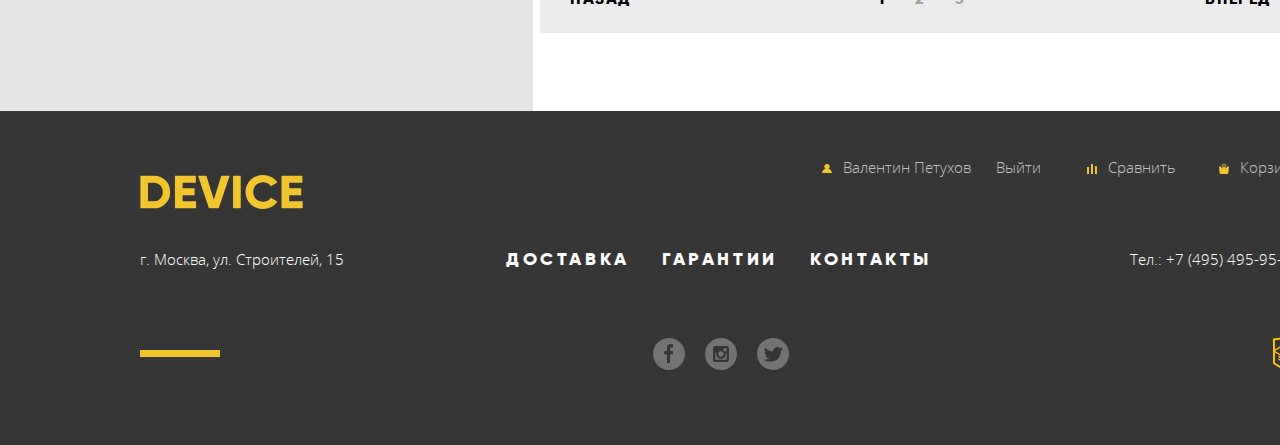
==== commit 99ece4f9: "s" ====
--- a/catalog.html
+++ b/catalog.html
@@ -108,12 +108,12 @@
       <ul class="breadcrumbs">
         <li class="breadcrumbs-item">
           <a href="index.html">Главная
-            <img src="img/nav-arrow.svg" width="4" height="2" alt="Стрелка вправо">
+            <!-- <img src="img/nav-arrow.svg" width="4" height="2" alt="Стрелка вправо"> -->
           </a>
         </li>
         <li class="breadcrumbs-item">
           <a href="catalog.html">Каталог товаров
-            <img src="img/nav-arrow.svg" width="4" height="2" alt="Стрелка вправо">
+            <!-- <img src="img/nav-arrow.svg" width="4" height="2" alt="Стрелка вправо"> -->
           </a>
         </li>
         <li class="breadcrumbs-item">
@@ -142,15 +142,15 @@
               <a href="">По популярности</a>
             </li>
           </ul>
-          <ul class="sorting-level-list level-up">
-            <li class="sorting-level-item">
+          <ul class="sorting-level-list">
+            <li class="sorting-level-item level-up">
               <a href="">
-                <img src="img/icon-up-dir.svg" width="10" height="11" alt="Cортировка снизу вверх">
+                <!-- <img src="img/icon-up-dir.svg" width="10" height="11" alt="Cортировка снизу вверх"> -->
               </a>
             </li>
             <li class="sorting-level-item level-down">
               <a class="current-level" href="">
-                <img src="img/icon-down-dir.svg" width="10" height="11" alt="Сортировка сверху вних">
+                <!-- <img src="img/icon-down-dir.svg" width="10" height="11" alt="Сортировка сверху вних"> -->
               </a>
             </li>
           </ul>
--- a/css/style.css
+++ b/css/style.css
@@ -1,31 +1,31 @@
 @font-face {
-  font-family:  'Gilroy';
-  src:  url('fonts/web/gilroylight.woff2') format('woff2'),
-        url('fonts/web/gilroylight.woff') format('woff');
+  font-family:  "Gilroy";
+  src:  url("fonts/web/gilroylight.woff2") format("woff2"),
+        url("fonts/web/gilroylight.woff") format("woff");
   font-weight: 300;
   font-style: normal;
 }
 
 @font-face {
-  font-family:  'Gilroy';
-  src:  url('fonts/web/gilroyextrabold.woff2') format('woff2'),
-        url('fonts/web/gilroyextrabold.woff') format('woff');
+  font-family:  "Gilroy";
+  src:  url("fonts/web/gilroyextrabold.woff2") format("woff2"),
+        url("fonts/web/gilroyextrabold.woff") format("woff");
   font-weight: 800;
   font-style: normal;
 } 
 
 @font-face {
-  font-family:  'Open sans';
-  src:  url('fonts/web/opensans.woff2') format('woff2'),
-        url('fonts/web/opensans.woff') format('woff');
+  font-family:  "Open sans";
+  src:  url("fonts/web/opensans.woff2") format("woff2"),
+        url("fonts/web/opensans.woff") format("woff");
   font-weight: 400;
   font-style: normal;
 }
 
 @font-face {
-  font-family:  'Open sans';
-  src:  url('fonts/web/opensanslight.woff2') format('woff2'),
-        url('fonts/web/opensanslight.woff') format('woff');
+  font-family:  "Open sans";
+  src:  url("fonts/web/opensanslight.woff2") format("woff2"),
+        url("fonts/web/opensanslight.woff") format("woff");
   font-weight: 300;
   font-style: normal;
 }
@@ -69,7 +69,7 @@
   padding: 0;
   min-width:  1440px;
   color: var(--basic-black);
-  font-family: 'Open sans';
+  font-family: "Open sans";
   font-size: 16px;
   font-weight: 300;
   line-height: 28px;
@@ -86,7 +86,11 @@
 }
 
 .visually-hidden  {
-  display: none;
+  position: absolute;
+  clip: rect(0 0 0 0);
+  width: 1px;
+  height: 1px;
+  margin: -1px;
 }
 /* Navigation */
 .header{
@@ -102,7 +106,7 @@
 
 .logo-wrapper {
   margin-top: -20px;
-  margin-bottom: 17px;
+  margin-bottom: 4px;
   width:  100%;
 }
 
@@ -111,7 +115,7 @@
   justify-content: space-between;
   align-items: center;
   width: 100%;
-  margin-bottom: 46px;
+  margin-bottom: 33px;
 }
 
 .navigation {
@@ -133,7 +137,7 @@
 .user-navigation-list,
 .main-catalog-list {
   color:  var(--basic-black);
-  font-family:  'Open sans';
+  font-family:  "Open sans";
   font-size: 15px;
   font-weight:  300;
   list-style: none;
@@ -167,11 +171,8 @@
 
 .user-navigation-login {
   flex-grow: 1;
+  padding-left: 24px;
   position: relative;
-}
-
-.user-navigation-login a {
-  padding-left: 22px;
 }
 
 .user-navigation-login a::before {
@@ -182,12 +183,12 @@
   width: 10px;
   height: 10px;
   position: absolute;
-  left: 0;
+  left: 2px;
   top: 7px;
 }
 
 .user-navigation-logout {
-  padding-left: 20px;
+  padding-left: 16px;
   opacity: 0.3;
 }
 
@@ -238,7 +239,7 @@
   margin: 0;
   padding: 0;
   color:  var(--basic-black);
-  font-family:  'Gilroy';
+  font-family:  "Gilroy";
   font-weight:  800;
   font-size:  18px;
   line-height:  22px;
@@ -249,7 +250,7 @@
 
 
 .main-navigation-item:first-child {
-  margin-right: 350px;
+  margin-right: 348px;
   letter-spacing: 0.1em;
   position: relative;
 }
@@ -261,7 +262,7 @@
 
 .main-navigation-item:last-child {
   margin-left: auto;
-  margin-right: 0px;
+  margin-right: -4px;
 }
 
 
@@ -291,7 +292,7 @@
 
 .main-navigation-item:first-child::before {
   content: " ";
-  background-image: url('../img/plus.svg');
+  background-image: url("../img/plus.svg");
   background-size: contain;
   opacity: 0.3;
   
@@ -346,49 +347,112 @@
 
 /* slider for special offers */
 .special-offers {
-  margin-bottom: 76px;
-}
-
-.special-offers-item{
+  margin-bottom: 83px;
+}
+
+.slide-wrapper {
+  justify-self: center;
+  align-self: center;
+}
+
+.special-offers-item {
   display: grid;
   grid-template-columns: 600px 1fr;
-  margin-top: -125px;
-  justify-items: center;
+  margin-top: -129px;
+  position: relative;
 }
 
 .special-offers-item h3 {
-  font-family: 'Gilroy';
+  font-family: "Gilroy";
   font-weight: 800;
   font-size: 47px;
   line-height: 58px;
   margin: 0;
-  margin-top: 90px;
-  margin-bottom: 30px;
+  margin-top: 93px;
+  margin-bottom: 26px;
+}
+
+.special-offers-item h3::before {
+  content: " ";
+  position: absolute;
+  top: 34px;
+  height: 7px;
+  width: 100px;
+  background-color: var(--basic-white);
+}
+
+.item-1 h3::after {
+  content: "01";
+  color: var(--basic-white);
+  font-weight: 800;
+  font-size: 179px;
+  line-height: 219px;
+  right: 47px;
+  top: -19px;
+  position: absolute;
+}
+
+.item-2 h3::after {
+  content: "02";
+  color: var(--basic-white);
+  font-weight: 800;
+  font-size: 179px;
+  line-height: 219px;
+  right: 40px;
+  top: -15px;
+  position: absolute;
+}
+
+.item-3 h3::after {
+  content: "03";
+  color: var(--basic-white);
+  font-weight: 800;
+  font-size: 179px;
+  line-height: 219px;
+  right: 40px;
+  top: -15px;
+  position: absolute;
+  z-index: 0;
 }
 
 .special-offers-item p {
-  font-family: 'Open Sans';
+  font-family: "Open Sans";
   font-weight: 300;
   font-size: 15px;
   line-height: 20px;
   margin: 0;
   padding: 0;
-  margin-bottom: 60px;
-}
-
-.item-2,
-.item-3 {
+}
+
+.item-3,
+.item-2 {
   display: none;
 }
 
-
-.feature td {
-  padding-right: 60px;
-  padding-top: 15px;
-}
-
-.feature tr:first-child td{
-  font-family: 'Gilroy';
+.feature {
+  border-collapse: collapse;
+  border-spacing: 0;
+  padding: 0;
+}
+
+.feature-title td {
+  padding-top: 13px;
+}
+
+.feature-value td:nth-child(2),
+.feature-title td:nth-child(2) {
+  min-width: 135px
+}
+
+.feature-value td:first-child,
+.feature-value td:last-child,
+.feature-title td:first-child,
+.feature-title td:last-child{
+  min-width: 157px;
+}
+
+.feature tr:first-child{
+  font-family: "Gilroy";
   font-style: normal;
   font-weight: 300;
   font-size: 36px;
@@ -398,19 +462,21 @@
 }
 
 .feature tr:last-child {
-  font-family: Gilroy;
+  font-family: "Gilroy";
   font-style: normal;
   font-weight: 300;
   font-size: 13px;
   line-height: 15px;
   letter-spacing: 0.1em;
+
+
 }
 
 
 
 /* content catalog */
 .catalog-list-container {
-  margin-bottom: 150px;
+  margin-bottom: 166px;
 }
 
 .catalog-list {
@@ -442,12 +508,18 @@
 
 .catalog-list a {
   color: var(--basic-black);
-  font-family: 'Gilroy';
+}
+
+.catalog-list-link p {
+  font-family: "Gilroy";
   font-style: normal;
   font-weight: 800;
   font-size: 18px;
   line-height: 22px;
-  letter-spacing: 0.05em;
+  letter-spacing: 1px;
+  margin: 0;
+  padding-top: 38px;
+  white-space: normal;
 }
 
 .catalog-list a:active {
@@ -462,56 +534,23 @@
 
 .service-container {
   margin-bottom: 90px;
-  padding-bottom: 100px;
-  background-image: linear-gradient(to top,#e5e5e5 94%,transparent 34%);
-}
-
-.service-content {
-  display: flex;
-  flex-wrap: nowrap;
-}
-
-.service-description {
-  display: flex;
-  width: 100%;
-  justify-content: space-between;
-  align-items: center;
-}
-
-.service-description-wrapper {
-  max-width: 495px;
-  margin-top: -70px;
-}
-
-.service-image-wrapper {
-  margin-top: -55px;
-}
-
-.service-description h3 {
-  font-family: 'Gilroy';
-  font-style: normal;
-  font-weight: 800;
-  font-size: 47px;
-  line-height: 58px;
-  letter-spacing: 0.2em;  
-}
-
-.service-description p {
-  font-family: 'Open Sans';
-  font-style: normal;
-  font-weight: 300;
-  font-size: 15px;
-  line-height: 28px;
-  letter-spacing: 0.1em;
+  padding-bottom: 56px;
+  background-image: linear-gradient(to top,#e5e5e5 76%,transparent 34%);
+}
+
+.services {
+  display: flex;
+  min-height: 320px;
+  margin-top: -71px;
 }
 
 .service-list {
+  position: relative;
   display: flex;
   flex-direction: column;
   justify-content: center;
   min-width: 284px;
   margin: 0;
-  margin-right: 116px;
   padding: 0;
   list-style: none;
   font-family: Gilroy;
@@ -531,20 +570,19 @@
   background-color: var(--basic-black);
   position: absolute;
   display: flex;
-  left: 656px;
+  left: 277px;
+  top: -12px;
 }
 
 .service-item {
   margin: 0;
-  margin-bottom: 30px;
+  margin-bottom: 22px;
   padding: 0;
 }
 
 .current-service-item {
   width: 284px;
   background-color: var(--basic-black);
-  margin: 0;
-  margin-bottom: 30px;
 }
 
 .current-service-button {
@@ -564,17 +602,67 @@
   width: 200px;
 }
 
-.delivery,
-.credit {
+.service-description { 
+  margin-left: 116px;
+  width: 460px;
+  position: relative;
   display: none;
 }
 
+.service-description h3 {
+  font-family: "Gilroy";
+  font-style: normal;
+  font-weight: 800;
+  font-size: 47px;
+  line-height: 58px;
+  letter-spacing: 0.2em;
+  margin-top: 59px;
+  margin-bottom: 40px;  
+}
+
+.service-description p {
+  font-family: "Open Sans";
+  font-style: normal;
+  font-weight: 300;
+  font-size: 15px;
+  line-height: 28px;
+  letter-spacing: 0.1em;
+}
+
+.service-content article::after {
+  content: "";
+  position: absolute;
+  top: -78px;
+  left: 559px;
+  width: 260px;
+  height: 320px;
+  background-repeat: no-repeat;
+  background-position: 50% 50%;
+}  
+
+.delivery-service::after {
+  background-image: url(../img/delivery.svg);
+}
+
+.warranty-service::after {
+  background-image: url(../img/warranty.svg);
+}
+
+.credit-service::after {
+  background-image: url(../img/credit.svg);
+}
+
+.service-shown {
+  display: block;
+}
+
+
 /* partners */
 
 .partners {
   display: flex;
   justify-content: space-between;
-  margin-bottom: 90px; 
+  margin-bottom: 82px; 
 } 
 
 .partners a {
@@ -591,7 +679,7 @@
 .index-columns {
   display: flex;
   justify-content: space-between;
-  margin-bottom: 86px;
+  margin-bottom: 77px;
 }
 
 .index-columns h2::before {
@@ -604,7 +692,7 @@
 }
 
 .index-columns h2 {
-  font-family: 'Gilroy';
+  font-family: "Gilroy";
   font-weight: 800;
   font-size: 47px;
   line-height: 58px;
@@ -613,7 +701,7 @@
 }
 
 .index-columns p {
-  font-family: 'Open Sans';
+  font-family: "Open Sans";
   font-style: normal;
   font-weight: 300;
   font-size: 15px;
@@ -626,24 +714,42 @@
   width: 473px;
 }
 .about h2 {
-  margin-bottom: 50px;
+  margin-bottom: 40px;
 }
 
 .about ul {
   margin: 0;
-  margin-bottom: 84px;
-  padding-left: 15px;
+  margin-bottom: 69px;
+  padding-left: 8px;
   padding-top: 10px;
+  list-style: none;
 }
 
 .about li {
-  font-family: 'Gilroy';
+  font-family: "Gilroy";
   font-size: 16px;
   font-weight: 800;
   line-height: 28px;
   padding-left: 24px;
-  margin-bottom: 20px;
-  list-style-image: url('../img/bullet.svg');
+  margin-bottom: 14px;
+  position: relative;
+}
+
+.about li:first-child {
+  margin-top: 10px;
+  margin-bottom: 15px;
+}
+
+.about li::before {
+  content: " ";
+  border: 2px solid #E5E5E5;
+  box-sizing: border-box;
+  border-radius: 50%;
+  width: 8px;
+  height: 8px;
+  position: absolute;
+  top: 10px;
+  left: -8px;
 }
 
 .contact {
@@ -651,13 +757,13 @@
 }
 
 .contact h2 {
-  margin-bottom: 47px;
+  margin-bottom: 40px;
 }
 
 .contact img {
   width: 560px;
   height: 222px;
-  margin-bottom: 85px;
+  margin-bottom: 68px;
 }
 
 
@@ -680,7 +786,7 @@
 }
 
 .footer-user-navigation-list {
-  font-family: 'Open Sans';
+  font-family: "Open Sans";
   font-style: normal;
   font-weight: 300;
   font-size: 15px;
@@ -691,6 +797,7 @@
   display: flex;
   margin: 0;
   padding: 0;
+  margin-top: 4px;
 }
 
 
@@ -705,16 +812,16 @@
 }
 
 .footer-user-navigation-item:first-child {
-  margin-right: 41px;
+  margin-right: 46px;
 }
 
 .footer-user-navigation-item:last-child {
-  margin-left: 41px;
+  margin-left: 43px;
 }
 
 .footer p {
   margin: 0;
-  font-family: 'Open Sans';
+  font-family: "Open Sans";
   font-style: normal;
   font-weight: 300;
   font-size: 15px;
@@ -723,12 +830,13 @@
 
 .footer .main-logo {
   width: auto;
-  margin-bottom: 40px;
+  margin-top: -2px;
+  margin-bottom: 31px;
 }
 
 .footer-user-navigation-list a {
   color: rgba(255, 255, 255, 0.7);
-  margin-left: 21px;
+  padding-left: 21px;
 }
 
 .footer-login::before {
@@ -801,7 +909,7 @@
 
 .footer-navigation-list {
   color: var(--basic-white);
-  font-family:  'Gilroy';
+  font-family:  "Gilroy";
   font-weight:  800;
   font-size:  18px;
   letter-spacing: 0.2em;
@@ -809,10 +917,19 @@
   list-style: none;
   text-transform: uppercase;
   margin: 0;
+  margin-right: 37px;
   padding: 0;
   display: flex;
   width: 423px;
   justify-content: space-between;
+}
+
+.footer-navigation-item:first-child {
+  margin-left: -1px; 
+}
+
+.footer-navigation-item:last-child {
+  margin-right: -2px;
 }
 
 .footer-navigation-list a {
@@ -832,6 +949,8 @@
   width: auto;
   list-style: none;
   margin: 0;
+  margin-bottom: 2px;
+  margin-right: 52px;
   padding: 0;
 }
 
@@ -848,6 +967,7 @@
   width: 80px;
   height: 7px;
   background-color: #f0c52e;
+  margin-bottom: 10px;
 }
 
 .socials-list a {
@@ -864,7 +984,7 @@
   border: none;
   color: var(--basic-black);
   cursor: pointer;
-  font-family: 'Gilroy';
+  font-family: "Gilroy";
   font-style: normal;
   font-weight: 800;
   font-size: 18px;
@@ -898,7 +1018,7 @@
 }
 
 .search-button {
-  font-family: 'Open Sans';
+  font-family: "Open Sans";
   font-style: normal;
   font-weight: 300;
   font-size: 15px;
@@ -924,6 +1044,7 @@
   z-index: 1;
   position: absolute;
   top: 22px;
+  left: 1px;
 }
 
 .search-button:hover {
@@ -945,7 +1066,7 @@
   position: absolute;
   left: 210px;
   top: 2px;
-  background-image: url('../img/plus.svg');
+  background-image: url("../img/plus.svg");
   width: 15px;
   height: 15px;
   background-size: contain;
@@ -964,8 +1085,10 @@
 }
 
 .special-offers .button {
-  width: 220px;
-  margin-bottom: 60px
+  width: 215px;
+  margin-top: 51px;
+  margin-bottom: 51px;
+  padding-left: 5px;
 }
 
 .special-offers .button:hover {
@@ -1000,7 +1123,7 @@
   padding-top: 8px;
   padding-right: 0px;
   padding-bottom: 10px;
-  padding-left: 42px;
+  padding-left: 37px;
   line-height: 30px;
   background-color: transparent;
   border: none;
@@ -1042,7 +1165,7 @@
   flex-wrap: wrap;
   flex-grow: 1;
   justify-content: space-between;
-  font-family: 'Gilroy';
+  font-family: "Gilroy";
   font-style: normal;
   font-weight: 800;
   font-size: 18px;
@@ -1102,7 +1225,7 @@
 
 .write-us-item input,
 .write-us-item textarea {
-  font-family: 'Gilroy';
+  font-family: "Gilroy";
   font-style: normal;
   font-weight: normal;
   font-size: 14px;
@@ -1165,9 +1288,10 @@
   top: 125%;
   left: 24%;
   width: 994px;
-  min-height: 593px;
+  min-height: 523px;
   z-index: 1;
   display: none;
+  box-shadow: 5px 5px 5px rgba(0,0,0,0.5);
 }
 
 .map-popup .close-modal-btn {
@@ -1180,7 +1304,7 @@
 /* catalog */
 
 main h1 {
-  font-family: 'Gilroy';
+  font-family: "Gilroy";
   font-style: normal;
   font-weight: 800;
   font-size: 47px;
@@ -1229,21 +1353,24 @@
   cursor: default;
 }
 
-
-.breadcrumbs-item:nth-child(2) {
-  margin-left: 20px;
-}
-
-.breadcrumbs-item:nth-child(2) img {
-  margin-left: 20px;
-}
-
-.breadcrumbs-item:first-child img{
-  margin-left: 16px;
-}
-
-.breadcrumbs-item:last-child {
-  margin-left: 16px;
+.breadcrumbs-item {
+  position: relative;
+}
+
+.breadcrumbs-item:not(:last-child) a::after {
+  content: " ";
+  background-image: url("../img/nav-arrow.svg");
+  background-repeat: no-repeat;
+  background-position: 50% 50%;
+  width: 4px;
+  height: 8px;
+  position: absolute;
+  top: 6px;
+  right: -20px;
+}  
+
+.breadcrumbs-item:not(:last-child) {
+  margin-right: 40px;
 }
 
 /* catalog page */
@@ -1258,7 +1385,7 @@
 }
 
 .catalog-header h3 {
-  font-family: 'Gilroy';
+  font-family: "Gilroy";
   font-style: normal;
   font-weight: 800;
   font-size: 16px;
@@ -1284,8 +1411,8 @@
 }
 
 .sorting h3 {
-  margin-left: 45px;
-  margin-right: 74px;
+  margin-left: 48px;
+  margin-right: 73px;
 }
 
 .sorting-list {
@@ -1310,7 +1437,7 @@
   padding: 0;
 }
 
-.sorting-level-item:first-child {
+.sorting-level-list .level-up {
   margin-right: 23px;
 }
 
@@ -1319,7 +1446,7 @@
 }
 
 .sorting-list a {
-  font-family: 'Open Sans';
+  font-family: "Open Sans";
   font-weight: normal;
   font-size: 14px;
   line-height: 19px;
@@ -1327,6 +1454,34 @@
   color: var(--basic-black);
 }
 
+.sorting-level-item {
+  position: relative;
+}
+
+.level-up a::before {
+  content: " ";
+  background-image: url("../img/icon-up-dir.svg");
+  background-repeat: no-repeat;
+  background-position: 50% 50%;
+  width: 10px;
+  height: 11px;
+  position: absolute;
+  top: -6px;
+  left: -25px;
+}
+
+.level-down a::before {
+  content: " ";
+  background-image: url("../img/icon-down-dir.svg");
+  background-repeat: no-repeat;
+  background-position: 50% 50%;
+  width: 11px;
+  height: 11px;
+  position: absolute;
+  top: -6px;
+  left: -15px;
+}
+
 .sorting-list a:hover:not(.current-sorting-item) {
   opacity: 0.6;
 }
@@ -1336,7 +1491,7 @@
 }
 
 .sorting-list .current-sorting-item {
-  font-family: 'Open Sans';
+  font-family: "Open Sans";
   font-weight: normal;
   font-size: 14px;
   line-height: 19px;
@@ -1362,7 +1517,8 @@
 /* catalog content */
 
 .catalog-wrapper {
-  padding-top: 60px;
+  padding-top: 70px;
+  padding-bottom: 78px;
   background-image: linear-gradient(to right, var(--basic-gray-light) 37%, transparent 34%);
   z-index: 0;
 }
@@ -1378,20 +1534,22 @@
 .filter {
   z-index: 1;
   margin-left: 45px;
-  /* position: relative; */
+  position: relative;
 }
 
 .filter legend {
-  font-family: 'Gilroy';
+  font-family: "Gilroy";
   font-style: normal;
   font-weight: 800;
   font-size: 14px;
   line-height: 17px;
   letter-spacing: 0.1em;
+  padding-left: 1px;
 }
 
 .filter fieldset {
   border: none;
+  margin-bottom: 69px;
 }
 
 .filter legend::before {
@@ -1404,17 +1562,22 @@
 }
 
 .filter label {
-  font-family: 'Open Sans';
+  font-family: "Open Sans";
   font-style: normal;
   font-weight: 300;
   font-size: 14px;
   line-height: 19px;
-  padding-left: 45px;
+  padding-left: 46px;
 }
 
 .filter ul {
   list-style: none;
   padding: 0;
+  
+}
+
+.filter-input li {
+  margin-bottom: 1px;
 }
 
 .filter button {
@@ -1436,17 +1599,17 @@
   position: absolute;
   height: 24px;
   width: 24px;
-  background-image: url('../img/checkbox-off.svg');
+  background-image: url("../img/checkbox-off.svg");
   background-repeat: no-repeat;
   background-size: contain;
-  margin-left: -45px;
+  margin-left: -46px;
 }
 
 
 /* checked */
 
 .filter-input-checkbox:checked {
-  background-image: url('../img/checkbox-on.svg');
+  background-image: url("../img/checkbox-on.svg");
   background-repeat: no-repeat;
   background-size: contain;
 }
@@ -1457,15 +1620,15 @@
   position: absolute;
   height: 24px;
   width: 24px;
-  background-image: url('../img/radio-off.svg');
+  background-image: url("../img/radio-off.svg");
   background-repeat: no-repeat;
   background-size: contain;
-  margin-left: -45px;
+  margin-left: -46px;
 }
   /* checked */
 
 .filter-input-radio:checked {
-  background-image: url('../img/radio-on.svg');
+  background-image: url("../img/radio-on.svg");
   background-repeat: no-repeat;
   background-size: contain;
   }
@@ -1504,6 +1667,10 @@
 
 /* product-cards */
 
+.product-cards {
+  margin-bottom: 12px;
+}
+
 .product-card-wrapper {
   display: flex;
   flex-wrap: wrap;
@@ -1514,16 +1681,15 @@
 .product-card-list {
   display: grid;
   grid-template-columns: 361px 361px;
-  column-gap: 40px;
+  column-gap: 39px;
+  row-gap: 21px;
   list-style: none;
   margin: 0;
-  margin-bottom: 40px;
   padding: 0;
 }
 
 .product-card-item {
   margin: 0;
-  margin-bottom: 40px;  
   padding: 0;
   width: 361px;
 }
@@ -1554,7 +1720,7 @@
   background-color: transparent;
   border: none;
   cursor: pointer;
-  font-family: 'Open Sans';
+  font-family: "Open Sans";
   font-style: normal;
   font-weight: 300;
   font-size: 13px;
@@ -1580,7 +1746,7 @@
 }
 
 .product-card-list a {
-  font-family: 'Gilroy';
+  font-family: "Gilroy";
   font-style: normal;
   font-weight: 800;
   font-size: 18px;
@@ -1596,7 +1762,7 @@
 }
 
 .price {
-  font-family: 'Gilroy';
+  font-family: "Gilroy";
   font-style: normal;
   font-weight: 300;
   font-size: 16px;
@@ -1614,13 +1780,12 @@
   background-color: var(--paginator-color);
   list-style: none;
   margin: 0;
-  margin-bottom: 78px;
-  padding: 0;
-  display: flex;
-  min-width: 760px;
+  padding: 0;
+  display: flex;
+  max-width: 760px;
 }
 .paginator a {
-  font-family: 'Gilroy';
+  font-family: "Gilroy";
   font-style: normal;
   font-weight: 800;
   font-size: 16px;
@@ -1631,29 +1796,29 @@
 }
 
 .prev {
-  padding-top: 25px;
-  padding-bottom: 25px;
+  padding-top: 21px;
+  padding-bottom: 21px;
   padding-left: 30px;
   padding-right: 30px;
   margin-right: auto;
 }
 
 .next {
-  padding-top: 25px;
-  padding-bottom: 25px;
+  padding-top: 21px;
+  padding-bottom: 21px;
   padding-left: 30px;
-  padding-right: 30px;
+  padding-right: 29px;
   margin-left: auto;
 }
 
 .page-item {
-  margin-top: 25px;
-  margin-bottom: 25px;
+  margin-top: 21px;
+  margin-bottom: 21px;
 }
 
 .page-number {
-  margin-right: 15px;
-  margin-left: 15px;
+  margin-right: 11px;
+  margin-left: 18px;
 }
 
 .next:hover,
@@ -1676,4 +1841,8 @@
 
 .page-number:active:not(.current-page) {
   opacity: 1;
+}
+
+iframe {
+  border: 0;
 }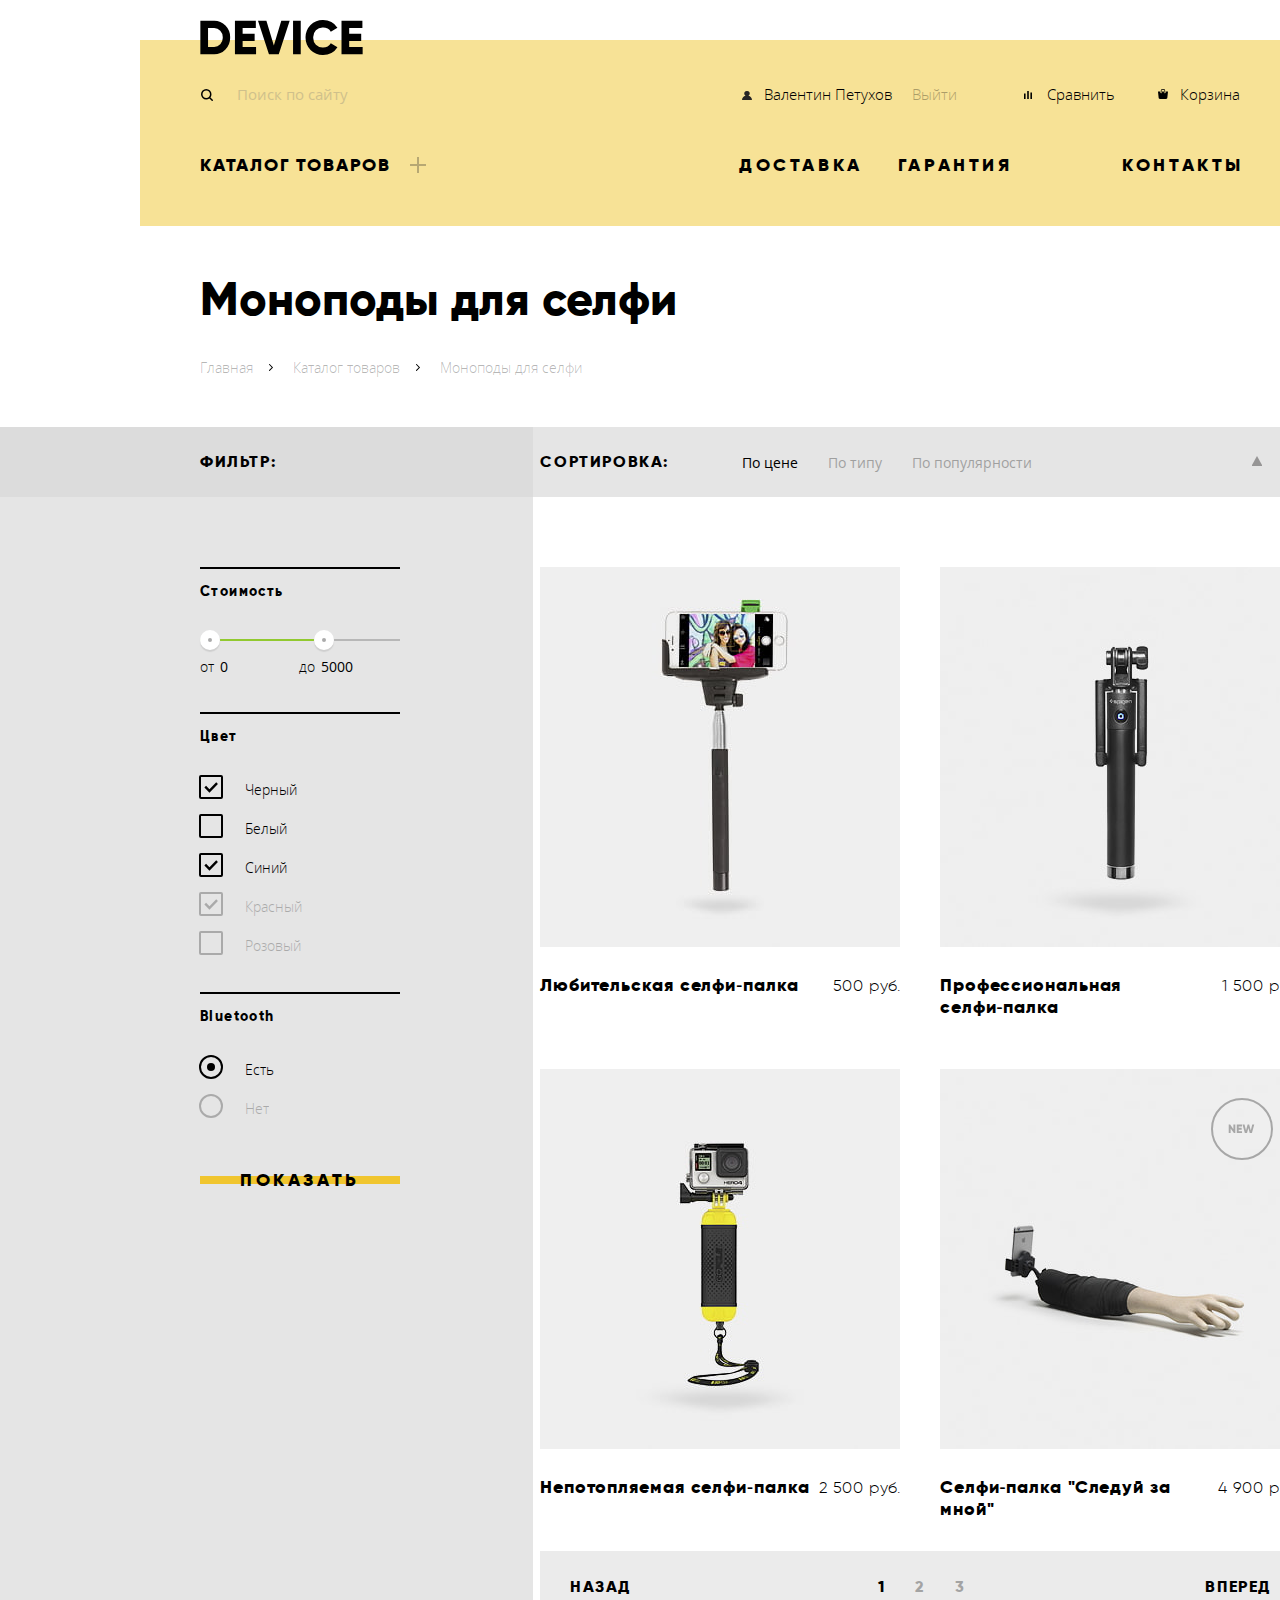
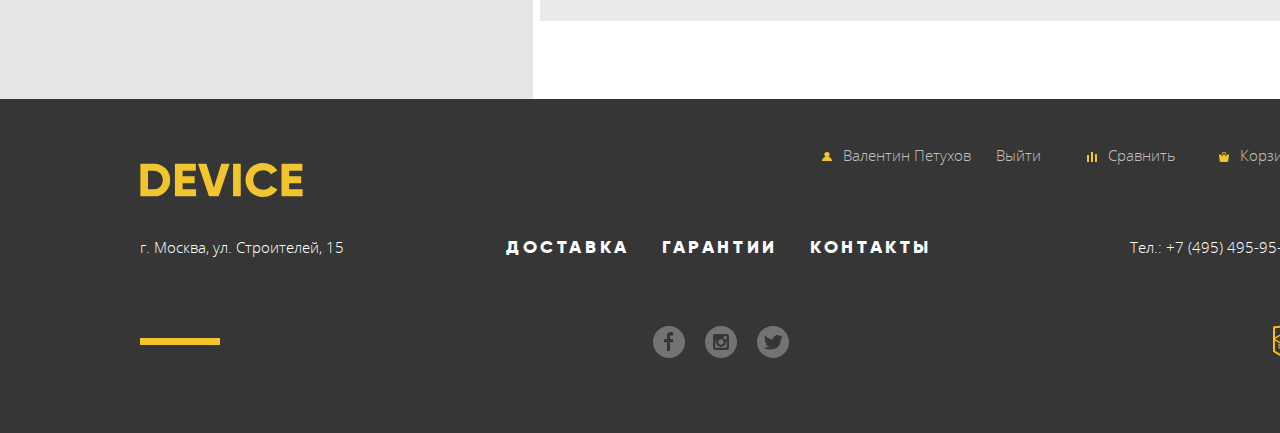
==== commit 74f75940: "pp" ====
--- a/catalog.html
+++ b/catalog.html
@@ -160,9 +160,25 @@
     <div class="catalog-wrapper">
       <div class="container catalog-content">
         <form class="filter" action="https://echo.htmlacademy.ru" method="post">
-          <fieldset>
+          <fieldset class="filter-item">
             <legend>Стоимость</legend>
-            <input type="range">
+            <div class="range-filter">
+              <div class="range-controls">
+                <div class="scale">
+                  <div class="bar"></div>
+                </div>
+                <div class="toggle toggle-min" tabindex="0"></div>
+                <div class="toggle toggle-max" tabindex="0"></div>
+              </div>
+              <div class="price-controls">
+                <label class="min-price">
+                  от <input type="number" name="min-price" value="0">
+                </label>
+                <label class="max-price">
+                  до <input type="number" name="max-price" value="5000">
+                </label>
+              </div>
+            </div>
           </fieldset>
           <fieldset>
             <legend>Цвет</legend>
@@ -272,7 +288,7 @@
                 </div>
               </li>
               <li class="product-card-item">
-                <div class="image-card-wrapper">
+                <div class="image-card-wrapper new-item">
                   <img src="img/item-4.jpg" width="360" height="380" alt="Селфи-палка в виде руки">
                   <div class="hover-links-wrapper">
                     <button class="button"><span class="btn-text">В корзину</span></button>
--- a/css/style.css
+++ b/css/style.css
@@ -424,7 +424,7 @@
   padding: 0;
 }
 
-.item-3,
+.item-1,
 .item-2 {
   display: none;
 }
@@ -1549,7 +1549,22 @@
 
 .filter fieldset {
   border: none;
-  margin-bottom: 69px;
+}
+
+.filter fieldset:first-child {
+  margin-bottom: 26px;
+}
+
+.filter fieldset:nth-child(2) {
+  margin-bottom: 7px;
+}
+
+.filter fieldset:nth-child(3) {
+  margin-bottom: 12px;
+}
+
+.filter legend {
+  margin-bottom: 8px;
 }
 
 .filter legend::before {
@@ -1570,6 +1585,67 @@
   padding-left: 46px;
 }
 
+.range-filter {
+  width: 200px;
+  margin-top: 26px;
+  margin-left: 1px;
+}
+
+.range-controls {
+  position: relative;
+}
+
+.range-controls .scale {
+  height: 2px;
+  background-color: rgba(0, 0, 0, 0.2);
+}
+
+.range-controls .bar {
+  width: 60%;
+  height: 2px;
+  background: #91c92f;
+}
+
+.range-controls .toggle {
+  position: absolute;
+  top: -9px;
+  left: 0;
+  width: 4px;
+  height: 4px;
+  padding: 0;
+  border: 8px solid #ffffff;
+  background-color: #ababab;
+  border-radius: 50%;
+  box-shadow: 0 2px 1px 0 #cfcfcf;
+  cursor: pointer;
+}
+
+.range-controls .toggle-min {
+  left: 0px;
+}
+
+.range-controls .toggle-max {
+  left: 114px;
+}
+
+.price-controls { 
+  display: flex;
+  justify-content: space-between;
+}
+
+.price-controls label {
+  padding-left: 0px;
+}
+
+.price-controls input {
+  width: 77px;
+  margin-top: 17px;
+  border: none;
+  font-family: inherit;
+  font-size: inherit;
+  background-color: transparent;
+}
+
 .filter ul {
   list-style: none;
   padding: 0;
@@ -1577,12 +1653,12 @@
 }
 
 .filter-input li {
-  margin-bottom: 1px;
+  margin-bottom: 11px;
 }
 
 .filter button {
   width: 200px;
-  margin-left: 25px;
+  margin-left: 15px;
 }
 
 /* checkbox */
@@ -1682,7 +1758,7 @@
   display: grid;
   grid-template-columns: 361px 361px;
   column-gap: 39px;
-  row-gap: 21px;
+  row-gap: 33px;
   list-style: none;
   margin: 0;
   padding: 0;
@@ -1692,6 +1768,20 @@
   margin: 0;
   padding: 0;
   width: 361px;
+  position: relative;
+}
+
+.new-item::before {
+  content: " ";
+  background-image: url("../img/new-item.svg");
+  background-position: 50% 50%;
+  background-size: contain;
+  background-repeat: no-repeat;
+  width: 62px;
+  height: 62px;
+  position: absolute;
+  right: 28px;
+  top: 29px;
 }
 
 .product-card-item:hover img{
@@ -1743,6 +1833,7 @@
   align-items: baseline;
   justify-content: space-between;
   width: 361px;
+  line-height: 0;
 }
 
 .product-card-list a {
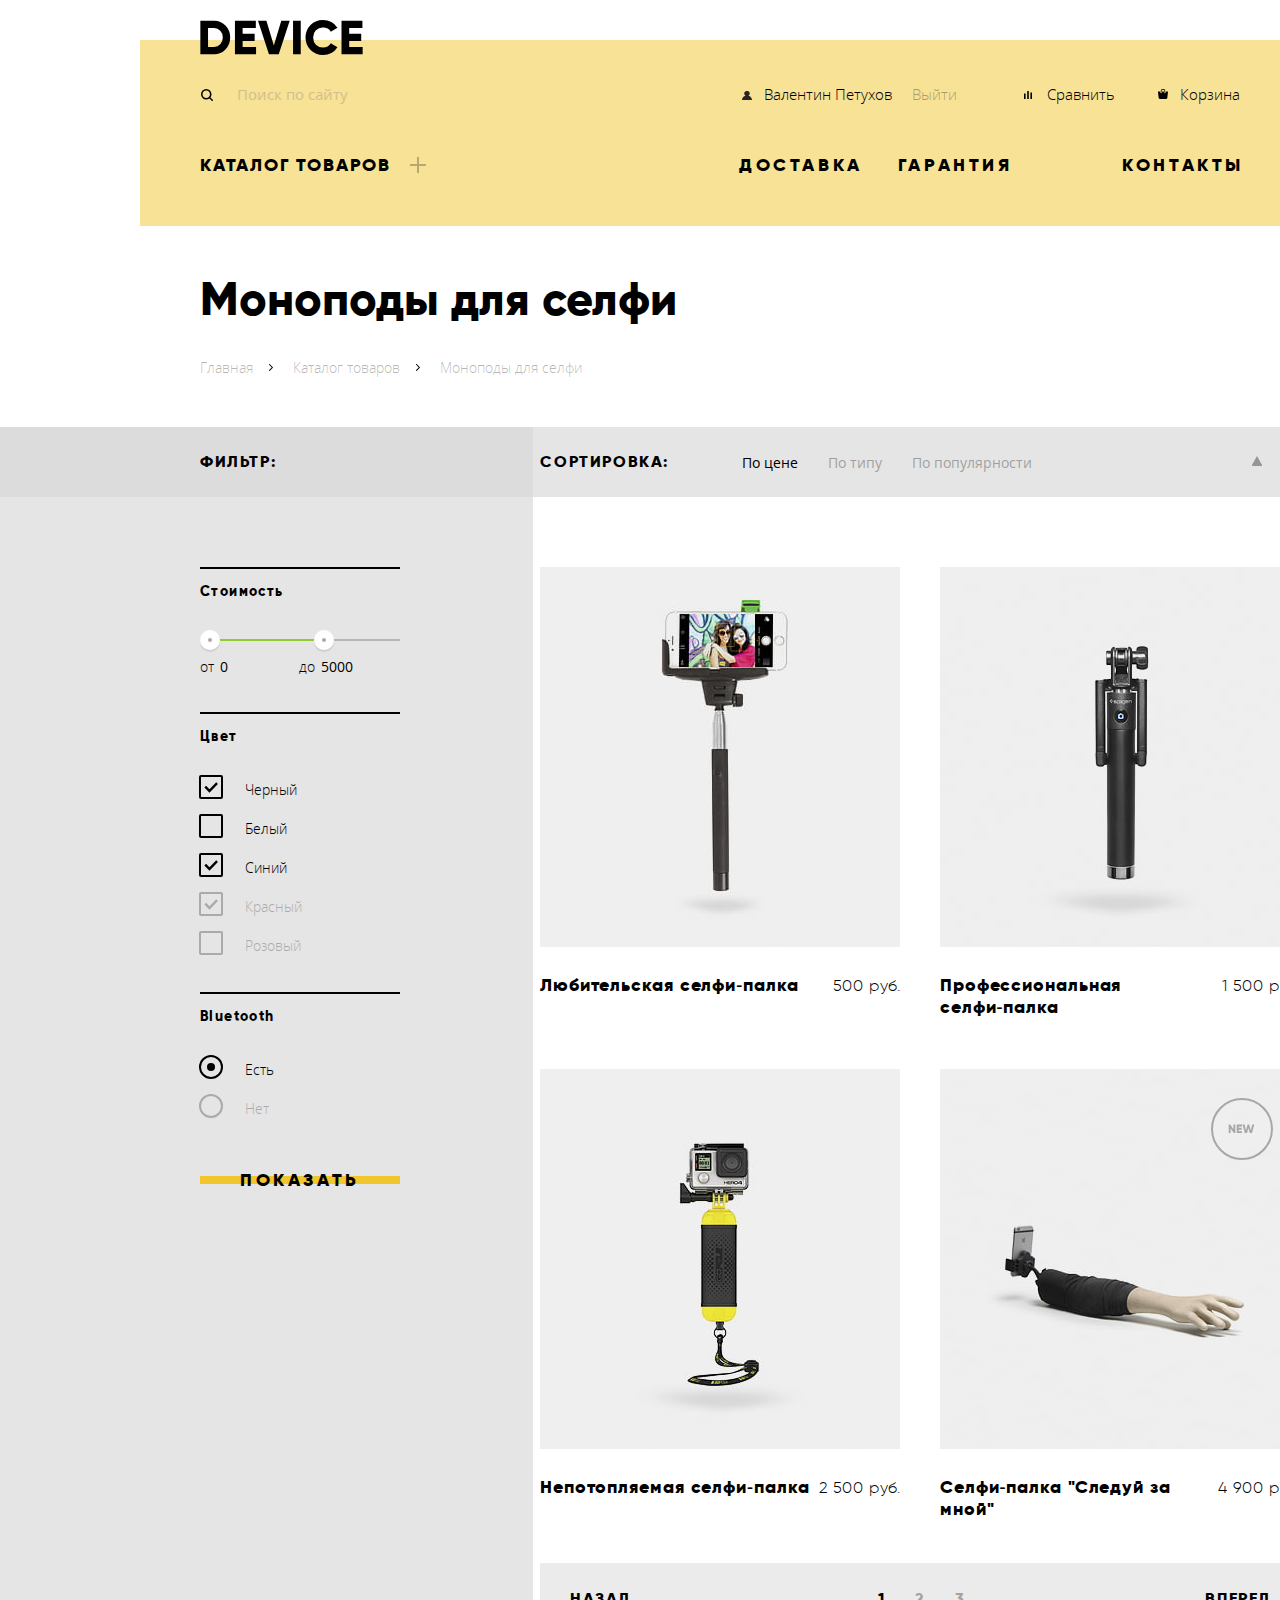
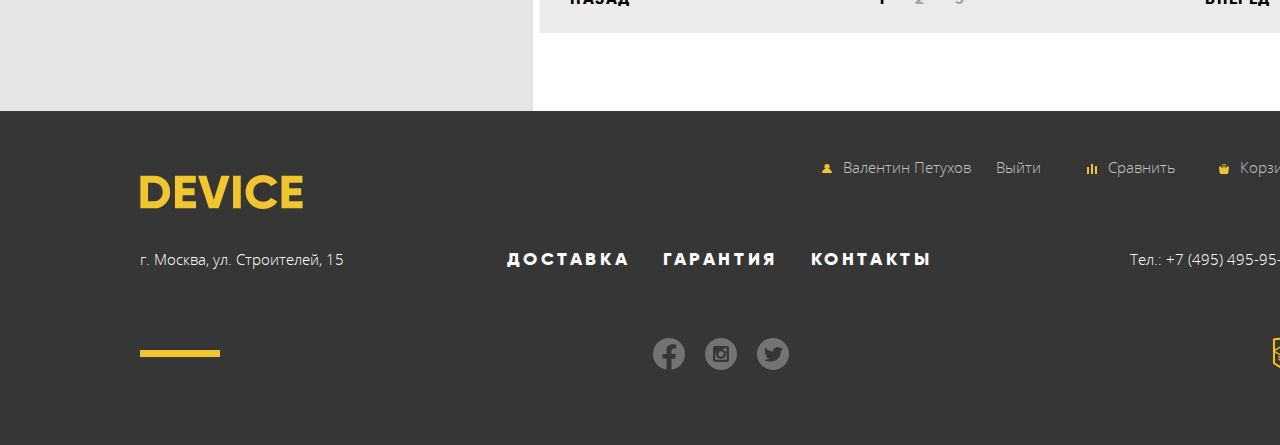
==== commit 388adb46: "защита" ====
--- a/catalog.html
+++ b/catalog.html
@@ -361,13 +361,15 @@
             <a href="">Доставка</a>
           </li>
           <li class="footer-navigation-item">
-            <a href="">Гарантии</a>
+            <a href="">Гарантия</a>
           </li>
           <li class="footer-navigation-item">
             <a href="">Контакты</a>
           </li>
         </ul>
-        <p>Тел.: +7 (495) 495-95-95</p>
+        <p>
+        <a class="tel-link" href="tel:+74954959595">Тел.: +7 (495) 495-95-95</a>
+      </p>
       </div>
       <div class="socials-wrapper">
         <ul class="socials-list">
--- a/css/style.css
+++ b/css/style.css
@@ -1,31 +1,31 @@
 @font-face {
   font-family:  "Gilroy";
-  src:  url("fonts/web/gilroylight.woff2") format("woff2"),
-        url("fonts/web/gilroylight.woff") format("woff");
+  src:  url("fonts/gilroylight.woff2") format("woff2"),
+        url("fonts/gilroylight.woff") format("woff");
   font-weight: 300;
   font-style: normal;
 }
 
 @font-face {
   font-family:  "Gilroy";
-  src:  url("fonts/web/gilroyextrabold.woff2") format("woff2"),
-        url("fonts/web/gilroyextrabold.woff") format("woff");
+  src:  url("fonts/gilroyextrabold.woff2") format("woff2"),
+        url("fonts/gilroyextrabold.woff") format("woff");
   font-weight: 800;
   font-style: normal;
 } 
 
 @font-face {
   font-family:  "Open sans";
-  src:  url("fonts/web/opensans.woff2") format("woff2"),
-        url("fonts/web/opensans.woff") format("woff");
+  src:  url("fonts/opensans.woff2") format("woff2"),
+        url("fonts/opensans.woff") format("woff");
   font-weight: 400;
   font-style: normal;
 }
 
 @font-face {
   font-family:  "Open sans";
-  src:  url("fonts/web/opensanslight.woff2") format("woff2"),
-        url("fonts/web/opensanslight.woff") format("woff");
+  src:  url("fonts/opensanslight.woff2") format("woff2"),
+        url("fonts/opensanslight.woff") format("woff");
   font-weight: 300;
   font-style: normal;
 }
@@ -347,7 +347,9 @@
 
 /* slider for special offers */
 .special-offers {
-  margin-bottom: 83px;
+  margin-bottom: 249px;
+  height: 356px;
+  position: relative;
 }
 
 .slide-wrapper {
@@ -355,11 +357,46 @@
   align-self: center;
 }
 
+
 .special-offers-item {
-  display: grid;
+  display: none;
   grid-template-columns: 600px 1fr;
   margin-top: -129px;
   position: relative;
+}
+
+.special-offers-item-current {
+  display: grid;
+}
+
+.slider-controls {
+  position: absolute;
+  bottom: 4px;
+  right: 88px;
+  display: flex;
+  width: 72px;
+  justify-content: space-between;
+}
+
+.slider-controls button {
+  padding: 0;
+  width: 12px;
+  height: 12px;
+  background-color: transparent;
+  border: 1px solid var(--basic-black);
+  border-radius: 50%;
+  cursor: pointer;
+}
+
+.current-slide {
+  background-image: url("../img/ellipse2.svg");
+  background-position: 50% 50%;
+  background-repeat: no-repeat;
+  cursor: default;
+}
+
+.description-slide-wrapper {
+  z-index: 0;
 }
 
 .special-offers-item h3 {
@@ -370,6 +407,7 @@
   margin: 0;
   margin-top: 93px;
   margin-bottom: 26px;
+  z-index: 1;
 }
 
 .special-offers-item h3::before {
@@ -379,6 +417,21 @@
   height: 7px;
   width: 100px;
   background-color: var(--basic-white);
+}
+
+
+.item-1 .slide-wrapper {
+  margin-right: 38px;
+}
+
+.item-2 .slide-wrapper {
+  margin-top: 26px;
+  margin-right: 22px;
+}
+
+.item-3 .slide-wrapper {
+  margin-top: 17px;
+  margin-right: 13px;
 }
 
 .item-1 h3::after {
@@ -390,6 +443,7 @@
   right: 47px;
   top: -19px;
   position: absolute;
+  z-index: -1;
 }
 
 .item-2 h3::after {
@@ -398,9 +452,10 @@
   font-weight: 800;
   font-size: 179px;
   line-height: 219px;
-  right: 40px;
-  top: -15px;
-  position: absolute;
+  right: 54px;
+  top: -18px;
+  position: absolute;
+  z-index: -1;
 }
 
 .item-3 h3::after {
@@ -409,10 +464,10 @@
   font-weight: 800;
   font-size: 179px;
   line-height: 219px;
-  right: 40px;
-  top: -15px;
-  position: absolute;
-  z-index: 0;
+  right: 52px;
+  top: -18px;
+  position: absolute;
+  z-index: -1;
 }
 
 .special-offers-item p {
@@ -424,11 +479,6 @@
   padding: 0;
 }
 
-.item-1,
-.item-2 {
-  display: none;
-}
-
 .feature {
   border-collapse: collapse;
   border-spacing: 0;
@@ -541,7 +591,7 @@
 .services {
   display: flex;
   min-height: 320px;
-  margin-top: -71px;
+  margin-top: -70px;
 }
 
 .service-list {
@@ -585,7 +635,7 @@
   background-color: var(--basic-black);
 }
 
-.current-service-button {
+.service-item .current-service-button {
   font: inherit;
   text-transform: inherit;
   color: var(--special-yellow);
@@ -604,7 +654,7 @@
 
 .service-description { 
   margin-left: 116px;
-  width: 460px;
+  width: 571px;
   position: relative;
   display: none;
 }
@@ -630,7 +680,7 @@
 }
 
 .service-content article::after {
-  content: "";
+  content: " ";
   position: absolute;
   top: -78px;
   left: 559px;
@@ -640,16 +690,26 @@
   background-position: 50% 50%;
 }  
 
+.service-content .credit-service::after {
+  top: -89px;
+  left: 544px;
+}
+
+.service-content .credit-service::after {
+  top: -81px;
+  left: 560px;
+}
+
 .delivery-service::after {
-  background-image: url(../img/delivery.svg);
+  background-image: url("../img/delivery.svg");
 }
 
 .warranty-service::after {
-  background-image: url(../img/warranty.svg);
+  background-image: url("../img/warranty.svg");
 }
 
 .credit-service::after {
-  background-image: url(../img/credit.svg);
+  background-image: url("../img/credit.svg");
 }
 
 .service-shown {
@@ -907,6 +967,10 @@
   margin-bottom: 67px;
 }
 
+.tel-link {
+  color: var(--basic-white);
+}
+
 .footer-navigation-list {
   color: var(--basic-white);
   font-family:  "Gilroy";
@@ -917,7 +981,7 @@
   list-style: none;
   text-transform: uppercase;
   margin: 0;
-  margin-right: 37px;
+  margin-right: 36px;
   padding: 0;
   display: flex;
   width: 423px;
@@ -980,7 +1044,7 @@
 /* Buttons decorative*/
 
 .button {
-  display: inline-block;
+  display: block;
   border: none;
   color: var(--basic-black);
   cursor: pointer;
@@ -1744,7 +1808,7 @@
 /* product-cards */
 
 .product-cards {
-  margin-bottom: 12px;
+  margin-bottom: 24px;
 }
 
 .product-card-wrapper {
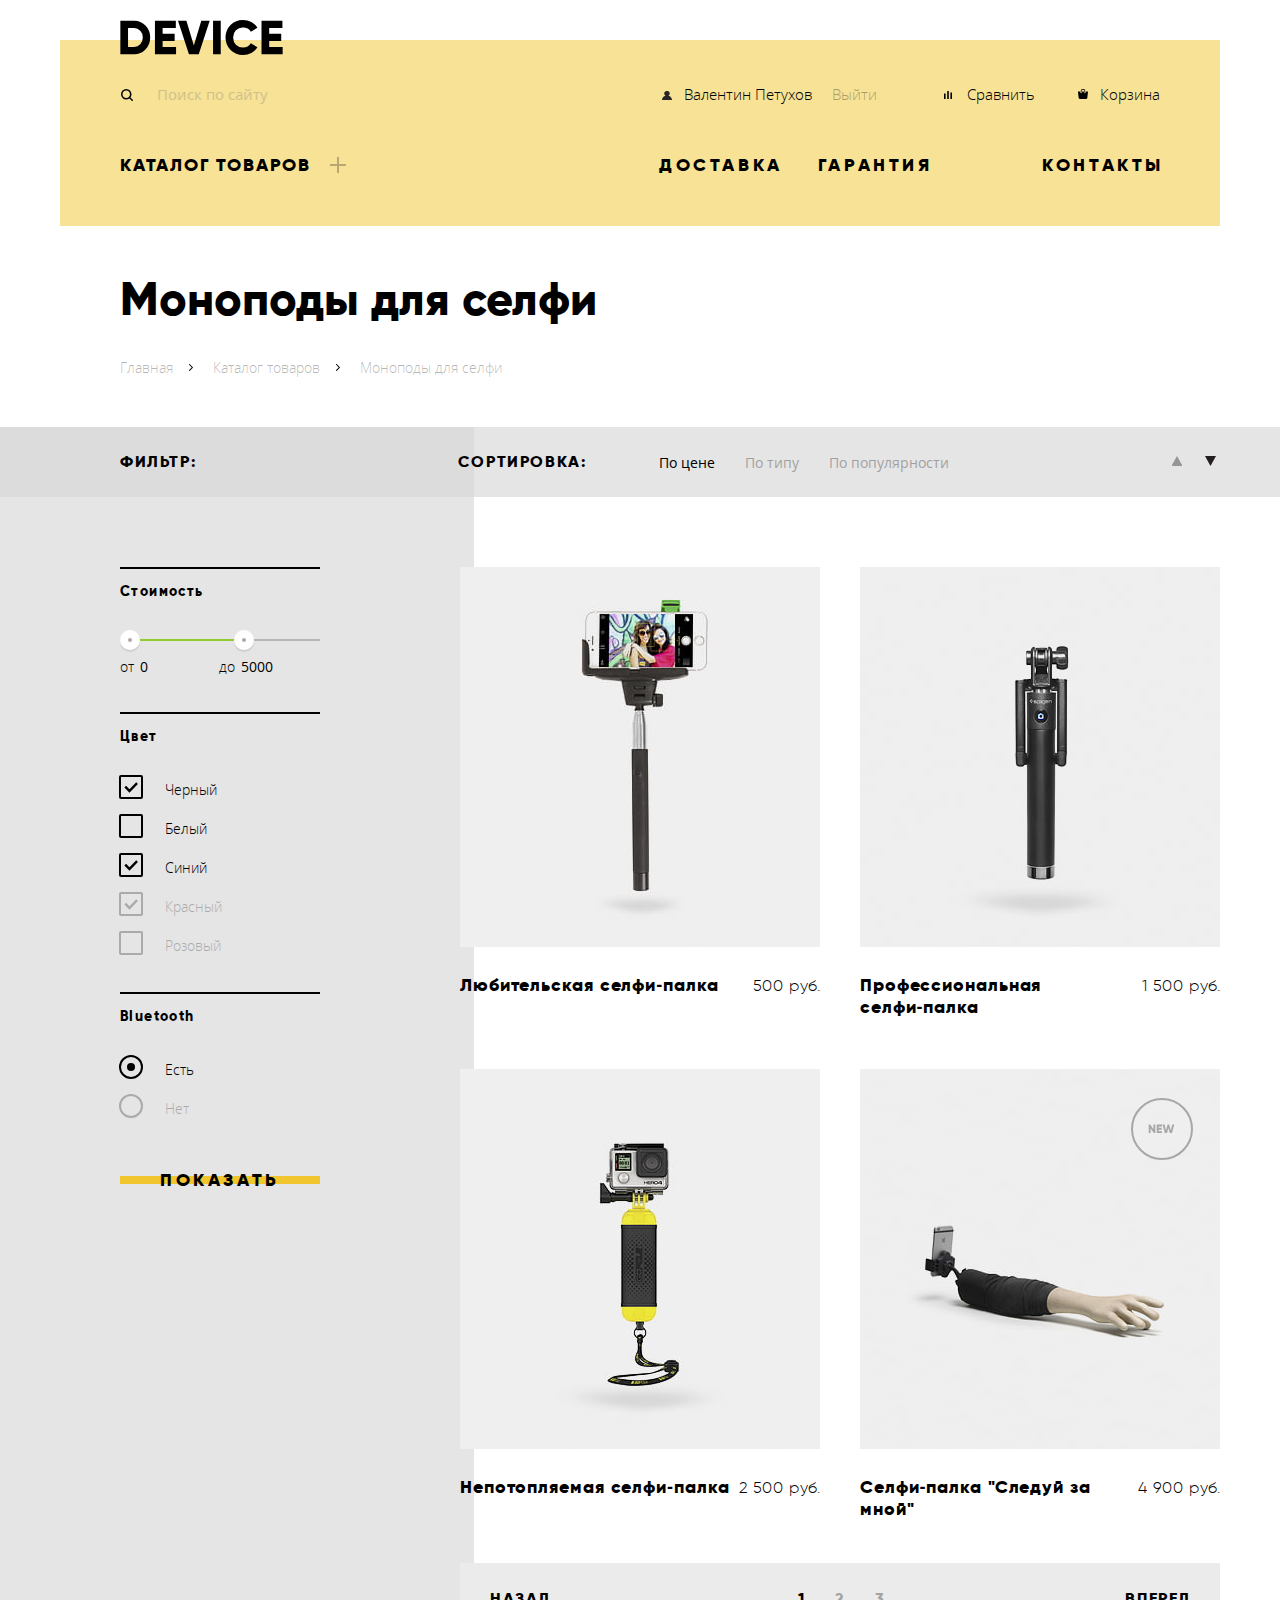
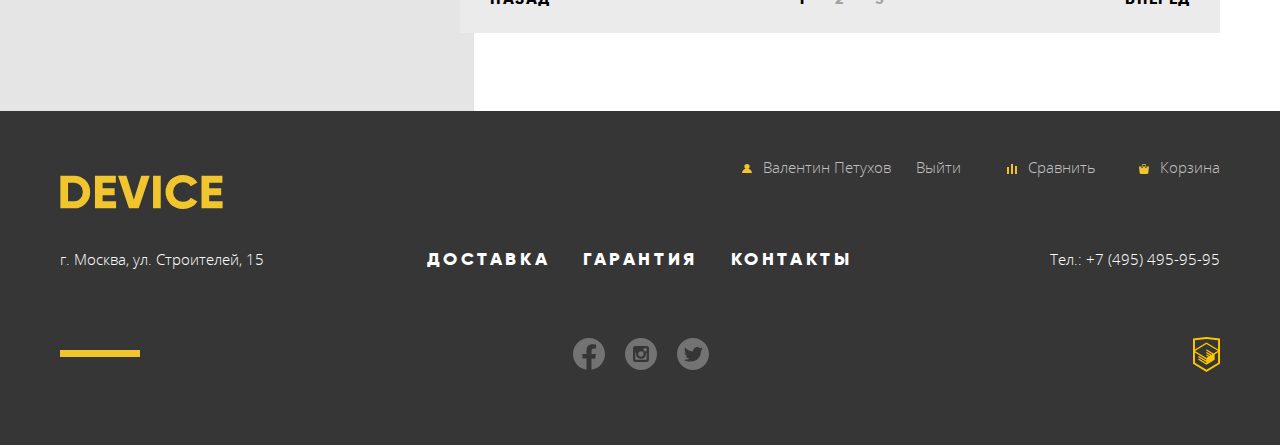
==== commit c81eee32: "updaye" ====
--- a/catalog.html
+++ b/catalog.html
@@ -101,7 +101,6 @@
       </nav>
     </div>
   </header>
-
   <main class="inner-page">
     <div class="title-inner">
       <h1>Моноподы для селфи</h1>
@@ -121,208 +120,228 @@
         </li>
       </ul>
     </div>
-    <section class="catalog-header">
-      <h2 class="visually-hidden">Фильтр и сортировка</h2>
-      <div class="container catalog-header-inner">
-        <h3>
-          Фильтр:
-        </h3>
-        <div class="sorting">
-          <h3>
-            Сортировка:
-          </h3>
-          <ul class="sorting-list">
-            <li class="sorting-item">
-              <a class="current-sorting-item" href="">По цене</a>
-            </li>
-            <li class="sorting-item">
-              <a href="">По типу</a>
-            </li>
-            <li class="sorting-item">
-              <a href="">По популярности</a>
-            </li>
-          </ul>
-          <ul class="sorting-level-list">
-            <li class="sorting-level-item level-up">
-              <a href="">
-                <!-- <img src="img/icon-up-dir.svg" width="10" height="11" alt="Cортировка снизу вверх"> -->
-              </a>
-            </li>
-            <li class="sorting-level-item level-down">
-              <a class="current-level" href="">
-                <!-- <img src="img/icon-down-dir.svg" width="10" height="11" alt="Сортировка сверху вних"> -->
-              </a>
-            </li>
-          </ul>
+    <div class="catalog-wrapper">
+      <section class="catalog-header">
+        <h2 class="visually-hidden">Фильтр и сортировка</h2>
+        <div class="container">
+          <div class="catalog-header-inner">
+            <div class="filter-title">
+              <h3>
+                Фильтр:
+              </h3>
+            </div>
+            <div class="sorting">
+              <h3>
+                Сортировка:
+              </h3>
+              <ul class="sorting-list">
+                <li class="sorting-item">
+                  <a class="current-sorting-item" href="">По цене</a>
+                </li>
+                <li class="sorting-item">
+                  <a href="">По типу</a>
+                </li>
+                <li class="sorting-item">
+                  <a href="">По популярности</a>
+                </li>
+              </ul>
+              <ul class="sorting-level-list">
+                <li class="sorting-level-item level-up">
+                  <a href="">
+                    <!-- <img src="img/icon-up-dir.svg" width="10" height="11" alt="Cортировка снизу вверх"> -->
+                  </a>
+                </li>
+                <li class="sorting-level-item level-down">
+                  <a class="current-level" href="">
+                    <!-- <img src="img/icon-down-dir.svg" width="10" height="11" alt="Сортировка сверху вних"> -->
+                  </a>
+                </li>
+              </ul>
+            </div>
+          </div>
         </div>
-      </div>
-    </section>
-    <div class="catalog-wrapper">
-      <div class="container catalog-content">
-        <form class="filter" action="https://echo.htmlacademy.ru" method="post">
-          <fieldset class="filter-item">
-            <legend>Стоимость</legend>
-            <div class="range-filter">
-              <div class="range-controls">
-                <div class="scale">
-                  <div class="bar"></div>
+      </section>
+      <div class="catalog-card-wrapper">
+        <div class="container catalog-content">
+          <form class="filter" action="https://echo.htmlacademy.ru" method="post">
+            <fieldset class="filter-item">
+              <legend>Стоимость</legend>
+              <div class="range-filter">
+                <div class="range-controls">
+                  <div class="scale">
+                    <div class="bar"></div>
+                  </div>
+                  <div class="toggle toggle-min" tabindex="0"></div>
+                  <div class="toggle toggle-max" tabindex="0"></div>
                 </div>
-                <div class="toggle toggle-min" tabindex="0"></div>
-                <div class="toggle toggle-max" tabindex="0"></div>
+                <div class="price-controls">
+                  <label class="min-price">
+                    от <input type="number" name="min-price" value="0">
+                  </label>
+                  <label class="max-price">
+                    до <input type="number" name="max-price" value="5000">
+                  </label>
+                </div>
               </div>
-              <div class="price-controls">
-                <label class="min-price">
-                  от <input type="number" name="min-price" value="0">
-                </label>
-                <label class="max-price">
-                  до <input type="number" name="max-price" value="5000">
-                </label>
-              </div>
-            </div>
-          </fieldset>
-          <fieldset>
-            <legend>Цвет</legend>
-            <ul class="filter-input">
-              <li>
-                <label class="label-check" for="filter-color-black">
-                <input class="filter-input-checkbox" type="checkbox" name="color-black" id="filter-color-black" checked>
-                <span>Черный</span></label>
+            </fieldset>
+            <fieldset>
+              <legend>Цвет</legend>
+              <ul class="filter-input">
+                <li>
+                  <label class="label-check" for="filter-color-black">
+                    <input class="filter-input-checkbox" type="checkbox" name="color-black" id="filter-color-black"
+                      checked>
+                    <span>Черный</span></label>
+                </li>
+                <li>
+                  <label class="label-check" for="filter-color-white">
+                    <input class="filter-input-checkbox" type="checkbox" name="color-white" id="filter-color-white">
+                    <span>Белый</span></label>
+                </li>
+                <li>
+                  <label class="label-check" for="filter-color-blue">
+                    <input class="filter-input-checkbox" type="checkbox" name="color-blue" id="filter-color-blue"
+                      checked>
+                    <span>Синий</span></label>
+                </li>
+                <li>
+                  <label class="label-check" for="filter-color-red">
+                    <input class="filter-input-checkbox" type="checkbox" name="color-red" id="filter-color-red" checked
+                      disabled>
+                    <span>Красный</span></label>
+                </li>
+                <li>
+                  <label class="label-check" for="filter-color-pink">
+                    <input class="filter-input-checkbox" type="checkbox" name="color-pink" id="filter-color-pink"
+                      disabled>
+                    <span>Розовый</span></label>
+                </li>
+              </ul>
+            </fieldset>
+            <fieldset>
+              <legend>Bluetooth</legend>
+              <ul class="filter-input">
+                <li>
+                  <label class="label-check" for="available-bluetooth-filter">
+                    <input class="filter-input-radio" type="radio" name="bluetooth-filter" value="available-bluetooth"
+                      id="available-bluetooth-filter" checked>
+                    <span>Есть</span></label>
+                </li>
+                <li>
+                  <label class="label-check" for="unavailable-bluetooth-filter">
+                    <input class="filter-input-radio" type="radio" name="bluetooth-filter" value="unavailable-bluetooth"
+                      id="unavailable-bluetooth-filter" disabled>
+                    <span>Нет</span></label>
+                </li>
+              </ul>
+            </fieldset>
+            <button class="button" type="submit">
+              <span class="btn-text">Показать</span>
+            </button>
+          </form>
+          <div class="product-cards-wrapper">
+            <section class="product-cards">
+              <h2 class="visually-hidden">Список моноподов для селфи</h2>
+              <ul class="product-card-list">
+                <li class="product-card-item">
+                  <div class="image-card-wrapper">
+                    <img src="img/item-1.jpg" width="360" height="380"
+                      alt="Телескопическая селфи-палка со стандартным крепежом">
+                    <div class="hover-links-wrapper">
+                      <button class="button add-cart" type="button">
+                        <span class="btn-text">В корзину</span>
+                      </button>
+                      <button class="add-compare-button" type="button">Добавить к сравнению</button>
+                    </div>
+                  </div>
+                  <div class="card-name-wrapper">
+                    <h3>
+                      <a href="">Любительская селфи&#8209;палка</a>
+                    </h3>
+                    <p class="price">
+                      500 руб.
+                    </p>
+                  </div>
+                </li>
+                <li class="product-card-item">
+                  <div class="image-card-wrapper">
+                    <img src="img/item-2.jpg" width="360" height="380"
+                      alt="Телескопическая селфи-палка с усиленным крепежом и стабилизатором">
+                    <div class="hover-links-wrapper">
+                      <button class="button" type="button">
+                        <span class="btn-text">В корзину</span>
+                      </button>
+                      <button class="add-compare-button" type="button">Добавить к сравнению</button>
+                    </div>
+                  </div>
+                  <div class="card-name-wrapper">
+                    <h3>
+                      <a href="">Профессиональная селфи&#8209;палка</a>
+                    </h3>
+                    <p class="price">
+                      1 500 руб.
+                    </p>
+                  </div>
+                </li>
+                <li class="product-card-item">
+                  <div class="image-card-wrapper">
+                    <img src="img/item-3.jpg" width="360" height="380"
+                      alt="Селфи-палка в специальном водоизоляционном корпусе">
+                    <div class="hover-links-wrapper">
+                      <button class="button" type="button">
+                        <span class="btn-text">В корзину</span>
+                      </button>
+                      <button class="add-compare-button" type="button">Добавить к сравнению</button>
+                    </div>
+                  </div>
+                  <div class="card-name-wrapper">
+                    <h3>
+                      <a href="">Непотопляемая селфи&#8209;палка</a>
+                    </h3>
+                    <p class="price">
+                      2 500 руб.
+                    </p>
+                  </div>
+                </li>
+                <li class="product-card-item">
+                  <div class="image-card-wrapper new-item">
+                    <img src="img/item-4.jpg" width="360" height="380" alt="Селфи-палка в виде руки">
+                    <div class="hover-links-wrapper">
+                      <button class="button" type="button">
+                        <span class="btn-text">В корзину</span>
+                      </button>
+                      <button class="add-compare-button" type="button">Добавить к сравнению</button>
+                    </div>
+                  </div>
+                  <div class="card-name-wrapper">
+                    <h3>
+                      <a href="">Селфи&#8209;палка "Следуй за мной"</a>
+                    </h3>
+                    <p class="price">
+                      4 900 руб.
+                    </p>
+                  </div>
+                </li>
+              </ul>
+            </section>
+            <ul class="paginator">
+              <li class="prev">
+                <a href="#prev">Назад</a>
               </li>
-              <li>
-                <label class="label-check" for="filter-color-white">
-                <input class="filter-input-checkbox" type="checkbox" name="color-white" id="filter-color-white">
-                <span>Белый</span></label>
+              <li class="page-item">
+                <a class="page-number current-page">1</a>
               </li>
-              <li>
-                <label class="label-check" for="filter-color-blue">
-                <input class="filter-input-checkbox" type="checkbox" name="color-blue" id="filter-color-blue" checked>
-                <span>Синий</span></label>
+              <li class="page-item">
+                <a class="page-number" href="">2</a>
               </li>
-              <li>
-                <label class="label-check" for="filter-color-red">
-                <input class="filter-input-checkbox" type="checkbox" name="color-red" id="filter-color-red" checked disabled>
-                <span>Красный</span></label>
+              <li class="page-item">
+                <a class="page-number" href="">3</a>
               </li>
-              <li>
-                <label class="label-check" for="filter-color-pink">
-                <input class="filter-input-checkbox" type="checkbox" name="color-pink" id="filter-color-pink" disabled>
-                <span>Розовый</span></label>
+              <li class="next">
+                <a href="#next">Вперед</a>
               </li>
             </ul>
-          </fieldset>
-          <fieldset>
-            <legend>Bluetooth</legend>
-            <ul class="filter-input">
-              <li>
-                <label class="label-check" for="available-bluetooth-filter">
-                <input class="filter-input-radio" type="radio" name="bluetooth-filter" value="available-bluetooth"
-                  id="available-bluetooth-filter" checked>
-                <span>Есть</span></label>
-              </li>
-              <li>
-                <label class="label-check" for="unavailable-bluetooth-filter">
-                <input class="filter-input-radio" type="radio" name="bluetooth-filter" value="unavailable-bluetooth"
-                  id="unavailable-bluetooth-filter" disabled>
-                <span>Нет</span></label>
-              </li>
-            </ul>
-          </fieldset>
-          <button class="button" type="submit"><span class="btn-text">Показать</span></button>
-        </form>
-        <div class="product-cards-wrapper">
-          <section class="product-cards">
-            <h2 class="visually-hidden">Список моноподов для селфи</h2>
-            <ul class="product-card-list">
-              <li class="product-card-item">
-                <div class="image-card-wrapper">
-                  <img src="img/item-1.jpg" width="360" height="380"
-                    alt="Телескопическая селфи-палка со стандартным крепежом">
-                  <div class="hover-links-wrapper">
-                    <button class="button add-cart"><span class="btn-text">В корзину</span></button>
-                    <button class="add-compare-button">Добавить к сравнению</button>
-                  </div>
-                </div>
-                <div class="card-name-wrapper">
-                  <h3>
-                    <a href="">Любительская селфи&#8209;палка</a>
-                  </h3>
-                  <p class="price">
-                    500 руб.
-                  </p>
-                </div>
-              </li>
-              <li class="product-card-item">
-                <div class="image-card-wrapper">
-                  <img src="img/item-2.jpg" width="360" height="380"
-                    alt="Телескопическая селфи-палка с усиленным крепежом и стабилизатором">
-                  <div class="hover-links-wrapper">
-                    <button class="button"><span class="btn-text">В корзину</span></button>
-                    <button class="add-compare-button">Добавить к сравнению</button>
-                  </div>
-                </div>
-                <div class="card-name-wrapper">
-                  <h3>
-                    <a href="">Профессиональная селфи&#8209;палка</a>
-                  </h3>
-                  <p class="price">
-                    1 500 руб.
-                  </p>
-                </div>
-              </li>
-              <li class="product-card-item">
-                <div class="image-card-wrapper">
-                  <img src="img/item-3.jpg" width="360" height="380"
-                    alt="Селфи-палка в специальном водоизоляционном корпусе">
-                  <div class="hover-links-wrapper">
-                    <button class="button"><span class="btn-text">В корзину</span></button>
-                    <button class="add-compare-button">Добавить к сравнению</button>
-                  </div>
-                </div>
-                <div class="card-name-wrapper">
-                  <h3>
-                    <a href="">Непотопляемая селфи&#8209;палка</a>
-                  </h3>
-                  <p class="price">
-                    2 500 руб.
-                  </p>
-                </div>
-              </li>
-              <li class="product-card-item">
-                <div class="image-card-wrapper new-item">
-                  <img src="img/item-4.jpg" width="360" height="380" alt="Селфи-палка в виде руки">
-                  <div class="hover-links-wrapper">
-                    <button class="button"><span class="btn-text">В корзину</span></button>
-                    <button class="add-compare-button">Добавить к сравнению</button>
-                  </div>
-                </div>
-                <div class="card-name-wrapper">
-                  <h3>
-                    <a href="">Селфи&#8209;палка "Следуй за мной"</a>
-                  </h3>
-                  <p class="price">
-                    4 900 руб.
-                  </p>
-                </div>
-              </li>
-            </ul>
-          </section>
-          <ul class="paginator">
-            <li class="prev">
-              <a href="#prev">Назад</a>
-            </li>
-            <li class="page-item">
-              <a class="page-number current-page">1</a>
-            </li>
-            <li class="page-item">
-              <a class="page-number" href="">2</a>
-            </li>
-            <li class="page-item">
-              <a class="page-number" href="">3</a>
-            </li>
-            <li class="next">
-              <a href="#next">Вперед</a>
-            </li>
-          </ul>
+          </div>
         </div>
       </div>
     </div>
@@ -368,8 +387,8 @@
           </li>
         </ul>
         <p>
-        <a class="tel-link" href="tel:+74954959595">Тел.: +7 (495) 495-95-95</a>
-      </p>
+          <a class="tel-link" href="tel:+74954959595">Тел.: +7 (495) 495-95-95</a>
+        </p>
       </div>
       <div class="socials-wrapper">
         <ul class="socials-list">
@@ -389,7 +408,7 @@
             </a>
           </li>
         </ul>
-        <a class="copyright" href="https://htmlacademy.ru/" target="_blank">
+        <a class="copyright" href="https://htmlacademy.ru/intensive/htmlcss" target="_blank">
           <img src="img/logo-html.svg" width="27" height="34"
             alt="сайт по созданию профессиональных фронтенд разработчиков HtmlAcademy">
         </a>
--- a/css/style.css
+++ b/css/style.css
@@ -1,31 +1,31 @@
 @font-face {
   font-family:  "Gilroy";
-  src:  url("fonts/gilroylight.woff2") format("woff2"),
-        url("fonts/gilroylight.woff") format("woff");
+  src:  url("../fonts/gilroylight.woff2") format("woff2"),
+        url("../fonts/gilroylight.woff") format("woff");
   font-weight: 300;
   font-style: normal;
 }
 
 @font-face {
   font-family:  "Gilroy";
-  src:  url("fonts/gilroyextrabold.woff2") format("woff2"),
-        url("fonts/gilroyextrabold.woff") format("woff");
+  src:  url("../fonts/gilroyextrabold.woff2") format("woff2"),
+        url("../fonts/gilroyextrabold.woff") format("woff");
   font-weight: 800;
   font-style: normal;
 } 
 
 @font-face {
   font-family:  "Open sans";
-  src:  url("fonts/opensans.woff2") format("woff2"),
-        url("fonts/opensans.woff") format("woff");
+  src:  url("../fonts/opensans.woff2") format("woff2"),
+        url("../fonts/opensans.woff") format("woff");
   font-weight: 400;
   font-style: normal;
 }
 
 @font-face {
   font-family:  "Open sans";
-  src:  url("fonts/opensanslight.woff2") format("woff2"),
-        url("fonts/opensanslight.woff") format("woff");
+  src:  url("../fonts/opensanslight.woff2") format("woff2"),
+        url("../fonts/opensanslight.woff") format("woff");
   font-weight: 300;
   font-style: normal;
 }
@@ -49,8 +49,8 @@
 
 /* Global */
 
-
 /* Grid */
+
 html {
   height: 100%;
 }
@@ -60,16 +60,17 @@
   display: grid;
   min-height: 100%;
   grid-template-rows:
-    min-content
-    1fr
-    min-content;
-    align-content: start;
+  min-content
+  1fr
+  min-content;
+  align-content: start;
   margin: 0 auto;
   margin-top: 40px;
   padding: 0;
-  min-width:  1440px;
+  /* min-width:  1440px; */
+  width: auto;
   color: var(--basic-black);
-  font-family: "Open sans";
+  font-family: "Open Sans", Arial, sans-serif;
   font-size: 16px;
   font-weight: 300;
   line-height: 28px;
@@ -92,8 +93,10 @@
   height: 1px;
   margin: -1px;
 }
+
 /* Navigation */
-.header{
+
+.header {
   background-color: var(--special-yellow);
   display: flex;
   flex-wrap: wrap;
@@ -134,10 +137,11 @@
 }
 
 /* User navigation */
+
 .user-navigation-list,
 .main-catalog-list {
   color:  var(--basic-black);
-  font-family:  "Open sans";
+  font-family:  "Open sans", Arial, sans-serif;
   font-size: 15px;
   font-weight:  300;
   list-style: none;
@@ -233,21 +237,21 @@
 }
 
 /* Main navigation */
+
 .main-navigation-list {
   display: flex;
   align-items: center;
   margin: 0;
   padding: 0;
-  color:  var(--basic-black);
-  font-family:  "Gilroy";
-  font-weight:  800;
-  font-size:  18px;
-  line-height:  22px;
+  color: var(--basic-black);
+  font-family: "Gilroy", Arial, sans-serif;
+  font-weight: 800;
+  font-size: 18px;
+  line-height: 22px;
   list-style: none;
   text-transform: uppercase;
   position: relative;
 }
-
 
 .main-navigation-item:first-child {
   margin-right: 348px;
@@ -264,8 +268,6 @@
   margin-left: auto;
   margin-right: -4px;
 }
-
-
 
 /* Dropdown */
 
@@ -321,6 +323,7 @@
 }
 
 /* active & hover link */
+
 .user-navigation-list a,
 .main-navigation-list a,
 .main-catalog-list a {
@@ -346,6 +349,7 @@
 }
 
 /* slider for special offers */
+
 .special-offers {
   margin-bottom: 249px;
   height: 356px;
@@ -356,7 +360,6 @@
   justify-self: center;
   align-self: center;
 }
-
 
 .special-offers-item {
   display: none;
@@ -400,7 +403,7 @@
 }
 
 .special-offers-item h3 {
-  font-family: "Gilroy";
+  font-family: "Gilroy", Arial, sans-serif;
   font-weight: 800;
   font-size: 47px;
   line-height: 58px;
@@ -418,7 +421,6 @@
   width: 100px;
   background-color: var(--basic-white);
 }
-
 
 .item-1 .slide-wrapper {
   margin-right: 38px;
@@ -471,7 +473,7 @@
 }
 
 .special-offers-item p {
-  font-family: "Open Sans";
+  font-family: "Open Sans", Arial, sans-serif;
   font-weight: 300;
   font-size: 15px;
   line-height: 20px;
@@ -502,7 +504,7 @@
 }
 
 .feature tr:first-child{
-  font-family: "Gilroy";
+  font-family: "Gilroy", Arial, sans-serif;
   font-style: normal;
   font-weight: 300;
   font-size: 36px;
@@ -512,19 +514,16 @@
 }
 
 .feature tr:last-child {
-  font-family: "Gilroy";
+  font-family: "Gilroy", Arial, sans-serif;
   font-style: normal;
   font-weight: 300;
   font-size: 13px;
   line-height: 15px;
   letter-spacing: 0.1em;
-
-
-}
-
-
+}
 
 /* content catalog */
+
 .catalog-list-container {
   margin-bottom: 166px;
 }
@@ -561,7 +560,7 @@
 }
 
 .catalog-list-link p {
-  font-family: "Gilroy";
+  font-family: "Gilroy", Arial, sans-serif;
   font-style: normal;
   font-weight: 800;
   font-size: 18px;
@@ -603,7 +602,7 @@
   margin: 0;
   padding: 0;
   list-style: none;
-  font-family: Gilroy;
+  font-family: "Gilroy", Arial, sans-serif;
   font-style: normal;
   font-weight: 800;
   font-size: 18px;
@@ -646,10 +645,15 @@
   background-color: transparent;
   border: none;
   width: 160px;
+  cursor: default;
 }
 
 .current-service-button span {
   width: 200px;
+}
+
+.service-item .current-service-button:hover {
+  background-color: var(--basic-black);
 }
 
 .service-description { 
@@ -660,7 +664,7 @@
 }
 
 .service-description h3 {
-  font-family: "Gilroy";
+  font-family: "Gilroy", Arial, sans-serif;
   font-style: normal;
   font-weight: 800;
   font-size: 47px;
@@ -671,7 +675,7 @@
 }
 
 .service-description p {
-  font-family: "Open Sans";
+  font-family: "Open Sans", Arial, sans-serif;
   font-style: normal;
   font-weight: 300;
   font-size: 15px;
@@ -716,7 +720,6 @@
   display: block;
 }
 
-
 /* partners */
 
 .partners {
@@ -734,6 +737,7 @@
   opacity: 1;
   filter: none;
 }
+
 /* Index columns */
 
 .index-columns {
@@ -752,7 +756,7 @@
 }
 
 .index-columns h2 {
-  font-family: "Gilroy";
+  font-family: "Gilroy", Arial, sans-serif;
   font-weight: 800;
   font-size: 47px;
   line-height: 58px;
@@ -761,7 +765,7 @@
 }
 
 .index-columns p {
-  font-family: "Open Sans";
+  font-family: "Open Sans", Arial, sans-serif;
   font-style: normal;
   font-weight: 300;
   font-size: 15px;
@@ -773,6 +777,7 @@
 .about {
   width: 473px;
 }
+
 .about h2 {
   margin-bottom: 40px;
 }
@@ -786,7 +791,7 @@
 }
 
 .about li {
-  font-family: "Gilroy";
+  font-family: "Gilroy", Arial, sans-serif;
   font-size: 16px;
   font-weight: 800;
   line-height: 28px;
@@ -820,13 +825,13 @@
   margin-bottom: 40px;
 }
 
-.contact img {
+.map-wrapper {
+  display: block;
   width: 560px;
   height: 222px;
   margin-bottom: 68px;
 }
 
-
 /* footer */
 
 .footer {
@@ -846,7 +851,7 @@
 }
 
 .footer-user-navigation-list {
-  font-family: "Open Sans";
+  font-family: "Open Sans", Arial, sans-serif;
   font-style: normal;
   font-weight: 300;
   font-size: 15px;
@@ -860,7 +865,6 @@
   margin-top: 4px;
 }
 
-
 .footer-user-navigation-list::before {
   content: " ";
   width: auto;
@@ -881,7 +885,7 @@
 
 .footer p {
   margin: 0;
-  font-family: "Open Sans";
+  font-family: "Open Sans", Arial, sans-serif;
   font-style: normal;
   font-weight: 300;
   font-size: 15px;
@@ -900,15 +904,15 @@
 }
 
 .footer-login::before {
-    content: " ";
-    background-image: url("../img/user-special.svg");
-    background-size: contain;
-    background-repeat: no-repeat;
-    width: 10px;
-    height: 10px;
-    position: absolute;
-    left: 0;
-    top: 7px;
+  content: " ";
+  background-image: url("../img/user-special.svg");
+  background-size: contain;
+  background-repeat: no-repeat;
+  width: 10px;
+  height: 10px;
+  position: absolute;
+  left: 0;
+  top: 7px;
 }
 
 .footer-compare::before {
@@ -935,7 +939,6 @@
   top: 7px;
 }
 
-
 .footer-login::before,
 .footer-compare::before,
 .footer-cart::before {
@@ -947,10 +950,10 @@
 .footer-cart:hover::before {
   opacity: 0.7;
 }
+
 .socials-list a:hover {
   opacity: 1.0;
 }
-
 
 .footer-user-navigation-list a:hover {
   color: var(--basic-white);
@@ -973,7 +976,7 @@
 
 .footer-navigation-list {
   color: var(--basic-white);
-  font-family:  "Gilroy";
+  font-family:  "Gilroy", Arial, sans-serif;
   font-weight:  800;
   font-size:  18px;
   letter-spacing: 0.2em;
@@ -1041,6 +1044,7 @@
 .socials-list a:active {
   opacity: 0.1;
 }
+
 /* Buttons decorative*/
 
 .button {
@@ -1048,7 +1052,7 @@
   border: none;
   color: var(--basic-black);
   cursor: pointer;
-  font-family: "Gilroy";
+  font-family: "Gilroy", Arial, sans-serif;
   font-style: normal;
   font-weight: 800;
   font-size: 18px;
@@ -1082,7 +1086,7 @@
 }
 
 .search-button {
-  font-family: "Open Sans";
+  font-family: "Open Sans", Arial, sans-serif;
   font-style: normal;
   font-weight: 300;
   font-size: 15px;
@@ -1161,7 +1165,6 @@
 
 .service-item .button {
   width: 160px;
-  /* z-index: 1; */
 }
 
 .service-item .button:active{
@@ -1178,6 +1181,7 @@
 }
 
 /* Form  popup checkbox radio */
+
 .search-input {
   background-color: inherit;
   position: relative;
@@ -1202,7 +1206,6 @@
   opacity: 0.3;
 }
 
-
 .search-input:focus::placeholder {
   opacity: 1;
 }
@@ -1229,7 +1232,7 @@
   flex-wrap: wrap;
   flex-grow: 1;
   justify-content: space-between;
-  font-family: "Gilroy";
+  font-family: "Gilroy", Arial, sans-serif;
   font-style: normal;
   font-weight: 800;
   font-size: 18px;
@@ -1289,7 +1292,7 @@
 
 .write-us-item input,
 .write-us-item textarea {
-  font-family: "Gilroy";
+  font-family: "Gilroy", Arial, sans-serif;
   font-style: normal;
   font-weight: normal;
   font-size: 14px;
@@ -1368,7 +1371,7 @@
 /* catalog */
 
 main h1 {
-  font-family: "Gilroy";
+  font-family: "Gilroy", Arial, sans-serif;
   font-style: normal;
   font-weight: 800;
   font-size: 47px;
@@ -1441,6 +1444,10 @@
 
 /* filter and sort header*/
 
+.catalog-wrapper {
+  position: relative;
+}
+
 .catalog-header {
   background-image: linear-gradient(to right,#dcdcdc 37%,#e5e5e5 34%);
   height: 70px;
@@ -1448,8 +1455,19 @@
   align-items: center;
 }
 
+/* .catalog-header::after {
+  content: " ";
+  background-color: #dcdcdc;
+  width: calc(100vw - 1415px + 200px);
+  height: 70px;
+  position: absolute;
+  z-index: -1;
+  top: 0px;
+  left: 0px;
+} */
+
 .catalog-header h3 {
-  font-family: "Gilroy";
+  font-family: "Gilroy", Arial, sans-serif;
   font-style: normal;
   font-weight: 800;
   font-size: 16px;
@@ -1462,9 +1480,10 @@
   display: flex;
 }
 
-.catalog-header-inner > h3 {
-  width: 420px;
+.filter-title {
+  width: 200px;
   margin-left: 60px;
+  margin-right: 150px;
 }
 
 .sorting { 
@@ -1510,7 +1529,7 @@
 }
 
 .sorting-list a {
-  font-family: "Open Sans";
+  font-family: "Open Sans", Arial, sans-serif;
   font-weight: normal;
   font-size: 14px;
   line-height: 19px;
@@ -1555,7 +1574,7 @@
 }
 
 .sorting-list .current-sorting-item {
-  font-family: "Open Sans";
+  font-family: "Open Sans", Arial, sans-serif;
   font-weight: normal;
   font-size: 14px;
   line-height: 19px;
@@ -1580,7 +1599,7 @@
 
 /* catalog content */
 
-.catalog-wrapper {
+.catalog-card-wrapper {
   padding-top: 70px;
   padding-bottom: 78px;
   background-image: linear-gradient(to right, var(--basic-gray-light) 37%, transparent 34%);
@@ -1602,7 +1621,7 @@
 }
 
 .filter legend {
-  font-family: "Gilroy";
+  font-family: "Gilroy", Arial, sans-serif;
   font-style: normal;
   font-weight: 800;
   font-size: 14px;
@@ -1641,7 +1660,7 @@
 }
 
 .filter label {
-  font-family: "Open Sans";
+  font-family: "Open Sans", Arial, sans-serif;
   font-style: normal;
   font-weight: 300;
   font-size: 14px;
@@ -1729,10 +1748,10 @@
 
 .filter-input-checkbox,
 .filter-input-radio {
+  position: absolute;
   appearance: none;
   -webkit-appearance: none;
   -moz-appearance: none;
-  position: absolute;
 }
 
 .filter-input-checkbox {
@@ -1745,7 +1764,6 @@
   margin-left: -46px;
 }
 
-
 /* checked */
 
 .filter-input-checkbox:checked {
@@ -1782,14 +1800,12 @@
   opacity: 0.25;
 }
 
-
 /* hover */
 
 .filter-input-checkbox:not(:disabled):hover,
 .filter-input-radio:not(:disabled):hover {
   opacity: 0.6;
 }
-
 
 /* active */
 
@@ -1874,7 +1890,7 @@
   background-color: transparent;
   border: none;
   cursor: pointer;
-  font-family: "Open Sans";
+  font-family: "Open Sans", Arial, sans-serif;
   font-style: normal;
   font-weight: 300;
   font-size: 13px;
@@ -1901,7 +1917,7 @@
 }
 
 .product-card-list a {
-  font-family: "Gilroy";
+  font-family: "Gilroy", Arial, sans-serif;
   font-style: normal;
   font-weight: 800;
   font-size: 18px;
@@ -1917,7 +1933,7 @@
 }
 
 .price {
-  font-family: "Gilroy";
+  font-family: "Gilroy", Arial, sans-serif;
   font-style: normal;
   font-weight: 300;
   font-size: 16px;
@@ -1928,7 +1944,6 @@
   width: auto;
 }
 
-
 /* paginator */
 
 .paginator {
@@ -1939,8 +1954,9 @@
   display: flex;
   max-width: 760px;
 }
+
 .paginator a {
-  font-family: "Gilroy";
+  font-family: "Gilroy", Arial, sans-serif;
   font-style: normal;
   font-weight: 800;
   font-size: 16px;
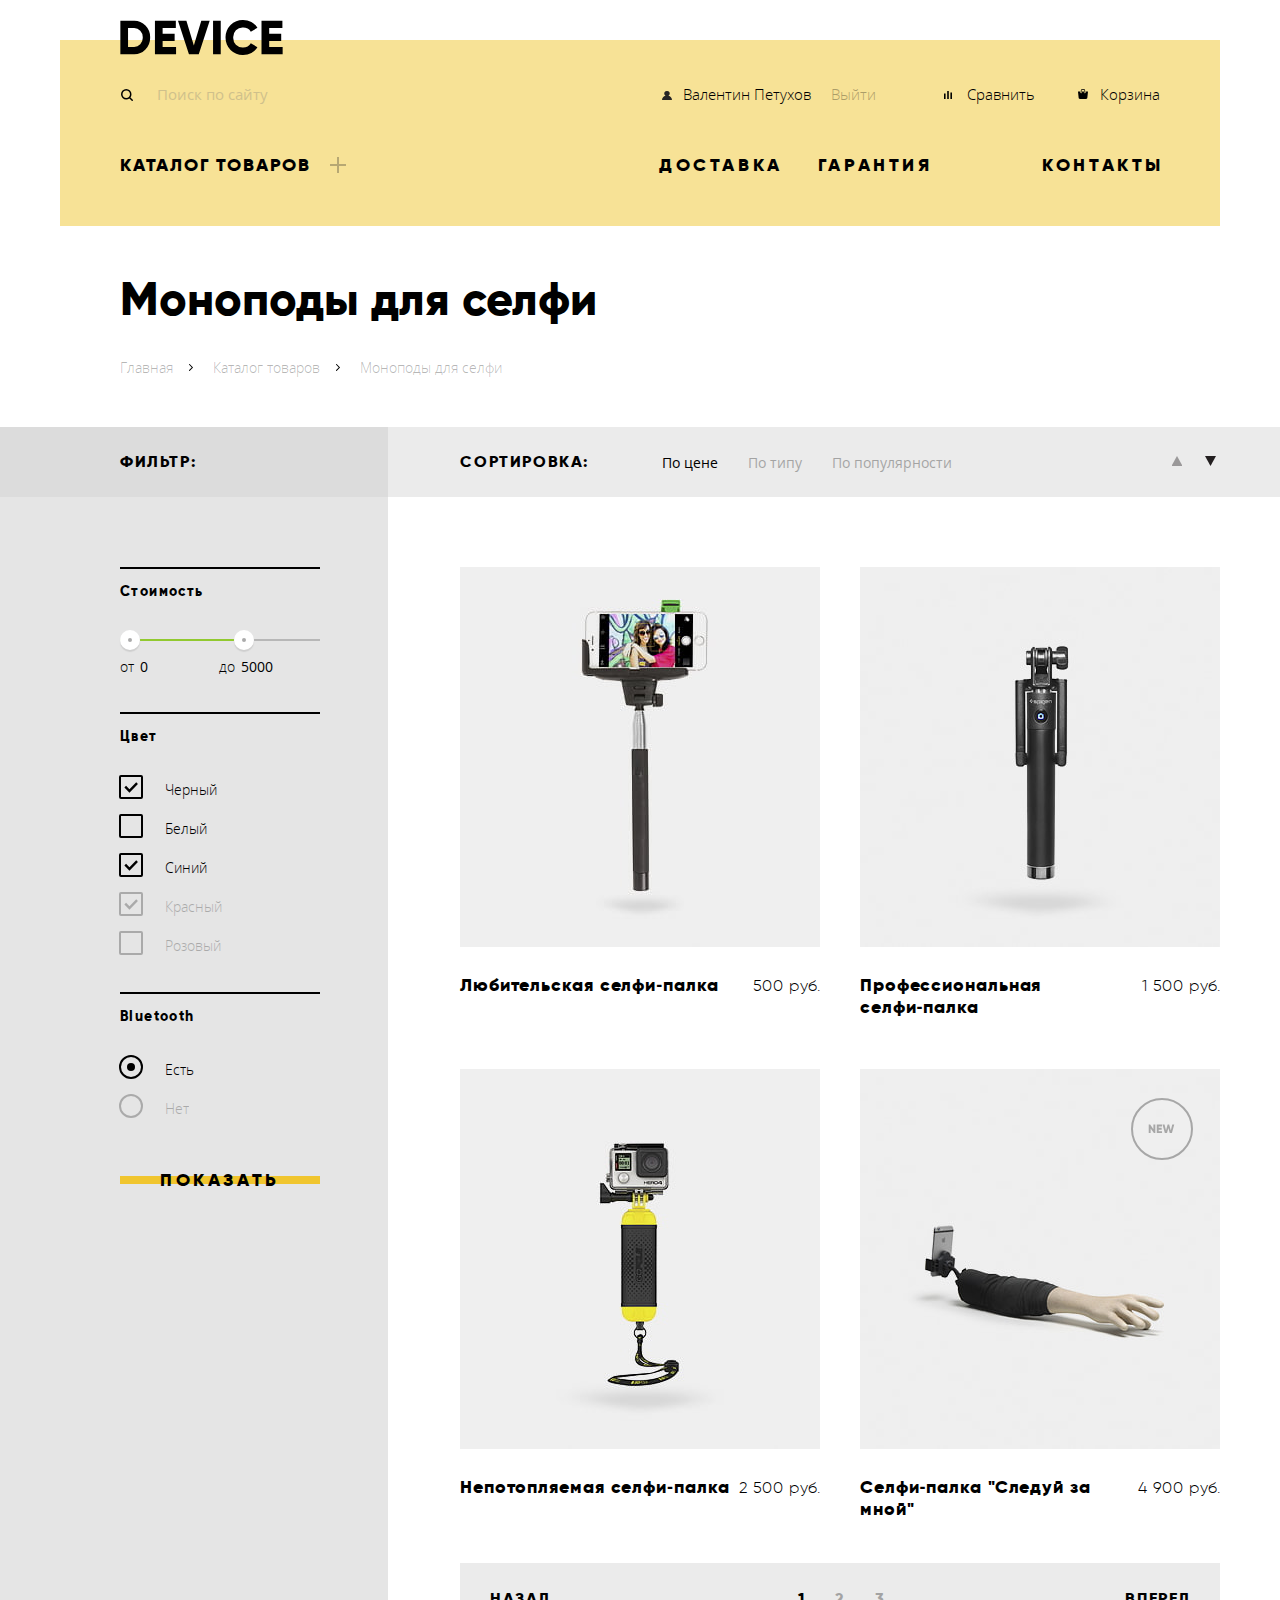
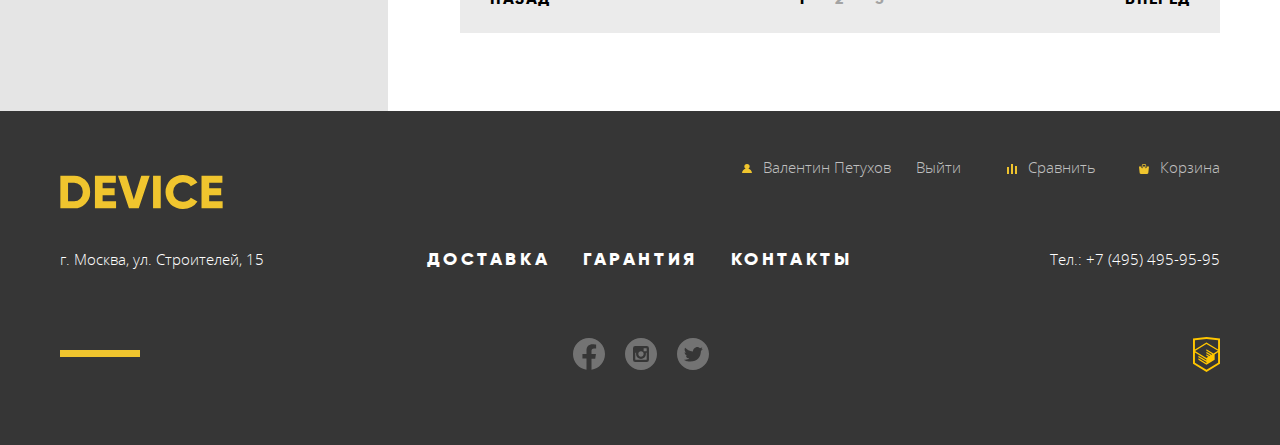
==== commit d6987293: "up" ====
--- a/catalog.html
+++ b/catalog.html
@@ -325,8 +325,8 @@
               </ul>
             </section>
             <ul class="paginator">
-              <li class="prev">
-                <a href="#prev">Назад</a>
+              <li>
+                <a class="prev" href="#prev">Назад</a>
               </li>
               <li class="page-item">
                 <a class="page-number current-page">1</a>
@@ -337,8 +337,8 @@
               <li class="page-item">
                 <a class="page-number" href="">3</a>
               </li>
-              <li class="next">
-                <a href="#next">Вперед</a>
+              <li>
+                <a class="next" href="#next">Вперед</a>
               </li>
             </ul>
           </div>
--- a/css/style.css
+++ b/css/style.css
@@ -128,7 +128,7 @@
 
 .navigation-catalog {
   width: 100%;
-  margin-bottom: 50px;
+  margin-bottom: 40px;
 }
 
 .container {
@@ -167,6 +167,7 @@
 
 .user-navigation-list {
   display: flex;
+  flex-wrap: wrap;
   flex-grow: 1;
   width: 100%;
   margin: 0;
@@ -201,7 +202,7 @@
   position: relative;
 }
 
-.user-navigation-item:nth-child(2) {
+.user-navigation-item {
   margin-right: 43px;
   padding-left: 23px;
 }
@@ -219,11 +220,12 @@
   padding-right: 23px;
 }
 
-.user-navigation-item:nth-child(3) {
+.user-navigation-item:last-child {
   padding-left: 22px;
-}
-
-.user-navigation-item:nth-child(3) a::before {
+  margin-right: 0px;
+}
+
+.user-navigation-item:last-child a::before {
   content: " ";
   background-image: url("../img/cart.svg");
   background-size: contain;
@@ -240,6 +242,7 @@
 
 .main-navigation-list {
   display: flex;
+  flex-wrap: wrap;
   align-items: center;
   margin: 0;
   padding: 0;
@@ -253,6 +256,10 @@
   position: relative;
 }
 
+.main-navigation-item {
+  margin-bottom: 10px;
+}
+
 .main-navigation-item:first-child {
   margin-right: 348px;
   letter-spacing: 0.1em;
@@ -487,20 +494,23 @@
   padding: 0;
 }
 
-.feature-title td {
-  padding-top: 13px;
+.feature td {
+  padding-top: 11px;
+  padding-bottom: 4px;
 }
 
 .feature-value td:nth-child(2),
 .feature-title td:nth-child(2) {
-  min-width: 135px
+  min-width: 100px;
+  padding-right: 36px;
 }
 
 .feature-value td:first-child,
 .feature-value td:last-child,
 .feature-title td:first-child,
 .feature-title td:last-child{
-  min-width: 157px;
+  min-width: 145px;
+  padding-right: 14px;
 }
 
 .feature tr:first-child{
@@ -530,6 +540,7 @@
 
 .catalog-list {
   display: flex;
+  flex-wrap: wrap;
   justify-content: space-between;
   margin: 0;
   padding: 0;
@@ -724,6 +735,7 @@
 
 .partners {
   display: flex;
+  flex-wrap: wrap;
   justify-content: space-between;
   margin-bottom: 82px; 
 } 
@@ -989,6 +1001,7 @@
   display: flex;
   width: 423px;
   justify-content: space-between;
+  flex-wrap: wrap;
 }
 
 .footer-navigation-item:first-child {
@@ -1013,7 +1026,9 @@
 
 .socials-list {
   display: flex;
-  width: auto;
+  flex-wrap: wrap;
+  justify-content: space-between;
+  width: 136px;
   list-style: none;
   margin: 0;
   margin-bottom: 2px;
@@ -1021,13 +1036,13 @@
   padding: 0;
 }
 
-.socials-item:first-child {
+/* .socials-item:first-child {
   margin-right: 20px;
 }
 
 .socials-item:last-child {
   margin-left: 20px;
-}
+} */
 
 .socials-wrapper::before {
   content: " ";
@@ -1155,7 +1170,7 @@
 .special-offers .button {
   width: 215px;
   margin-top: 51px;
-  margin-bottom: 51px;
+  margin-bottom: 40px;
   padding-left: 5px;
 }
 
@@ -1449,16 +1464,30 @@
 }
 
 .catalog-header {
+  /* background-image: linear-gradient(to right,#dcdcdc 37%,#e5e5e5 34%); */
+  background-image: linear-gradient(to right,#dcdcdc 0,#dcdcdc 28%,#ebebeb 28%,#ebebeb 100%);
+  height: 70px;
+  display: flex;
+  align-items: center;
+}
+
+/* .filter-title::after {
+  content: " ";
+  background-color: #dcdcdc;
   background-image: linear-gradient(to right,#dcdcdc 37%,#e5e5e5 34%);
+  width: calc(100vw - 853px);
   height: 70px;
-  display: flex;
-  align-items: center;
-}
-
-/* .catalog-header::after {
-  content: " ";
-  background-color: #dcdcdc;
-  width: calc(100vw - 1415px + 200px);
+  position: absolute;
+  z-index: -2;
+  top: 0px;
+  left: 0px;
+} */
+/* 
+.sorting::after {
+  content: " ";
+  background-color: #e5e5e5;
+  background-image: linear-gradient(to right,#dcdcdc 37%,#e5e5e5 34%);
+  width: calc(100vw - 853px);
   height: 70px;
   position: absolute;
   z-index: -1;
@@ -1482,8 +1511,11 @@
 
 .filter-title {
   width: 200px;
-  margin-left: 60px;
-  margin-right: 150px;
+  background-color: #dcdcdc;
+  padding-top: 9px;
+  padding-bottom: 9px;
+  padding-left: 60px;
+  padding-right: 125px;
 }
 
 .sorting { 
@@ -1494,7 +1526,7 @@
 }
 
 .sorting h3 {
-  margin-left: 48px;
+  margin-left: 72px;
   margin-right: 73px;
 }
 
@@ -1565,6 +1597,11 @@
   left: -15px;
 }
 
+.level-up a:focus::before,
+.level-down a:focus::before {
+  outline: auto;
+}
+
 .sorting-list a:hover:not(.current-sorting-item) {
   opacity: 0.6;
 }
@@ -1600,9 +1637,8 @@
 /* catalog content */
 
 .catalog-card-wrapper {
-  padding-top: 70px;
   padding-bottom: 78px;
-  background-image: linear-gradient(to right, var(--basic-gray-light) 37%, transparent 34%);
+  background-image: linear-gradient(to right,var(--basic-gray-light) 0, var(--basic-gray-light) 28%, var(--basic-white) 28%, var(--basic-white) 100%);
   z-index: 0;
 }
 
@@ -1618,6 +1654,10 @@
   z-index: 1;
   margin-left: 45px;
   position: relative;
+  background-color: #e5e5e5;
+  padding-top: 70px;
+  width: 283px;
+  height: calc(100% + 8px);
 }
 
 .filter legend {
@@ -1742,6 +1782,7 @@
 .filter button {
   width: 200px;
   margin-left: 15px;
+  z-index: -1;
 }
 
 /* checkbox */
@@ -1749,7 +1790,7 @@
 .filter-input-checkbox,
 .filter-input-radio {
   position: absolute;
-  appearance: none;
+  /* appearance: none; */
   -webkit-appearance: none;
   -moz-appearance: none;
 }
@@ -1827,11 +1868,12 @@
   margin-bottom: 24px;
 }
 
-.product-card-wrapper {
+.product-cards-wrapper {
   display: flex;
   flex-wrap: wrap;
   flex-direction: column;
   width: 100%;
+  margin-top: 70px;
 }
 
 .product-card-list {
@@ -1952,6 +1994,7 @@
   margin: 0;
   padding: 0;
   display: flex;
+  align-items: center;
   max-width: 760px;
 }
 
@@ -1966,20 +2009,26 @@
   color: var(--basic-black);
 }
 
+.paginator li:first-child {
+  margin-right: auto;
+}
+
+.paginator li:last-child {
+  margin-left: auto;
+}
+
 .prev {
-  padding-top: 21px;
-  padding-bottom: 21px;
+  padding-top: 25px;
+  padding-bottom: 25px;
   padding-left: 30px;
   padding-right: 30px;
-  margin-right: auto;
 }
 
 .next {
-  padding-top: 21px;
-  padding-bottom: 21px;
+  padding-top: 25px;
+  padding-bottom: 25px;
   padding-left: 30px;
   padding-right: 29px;
-  margin-left: auto;
 }
 
 .page-item {
@@ -1997,8 +2046,9 @@
   background-color: #D9D9D9;
 }
 
-.next a:active,
-.prev a:active {
+.next:active,
+.prev:active {
+  background-color: #D9D9D9;
   color: rgba(0, 0, 0, 0.3);
 }
 
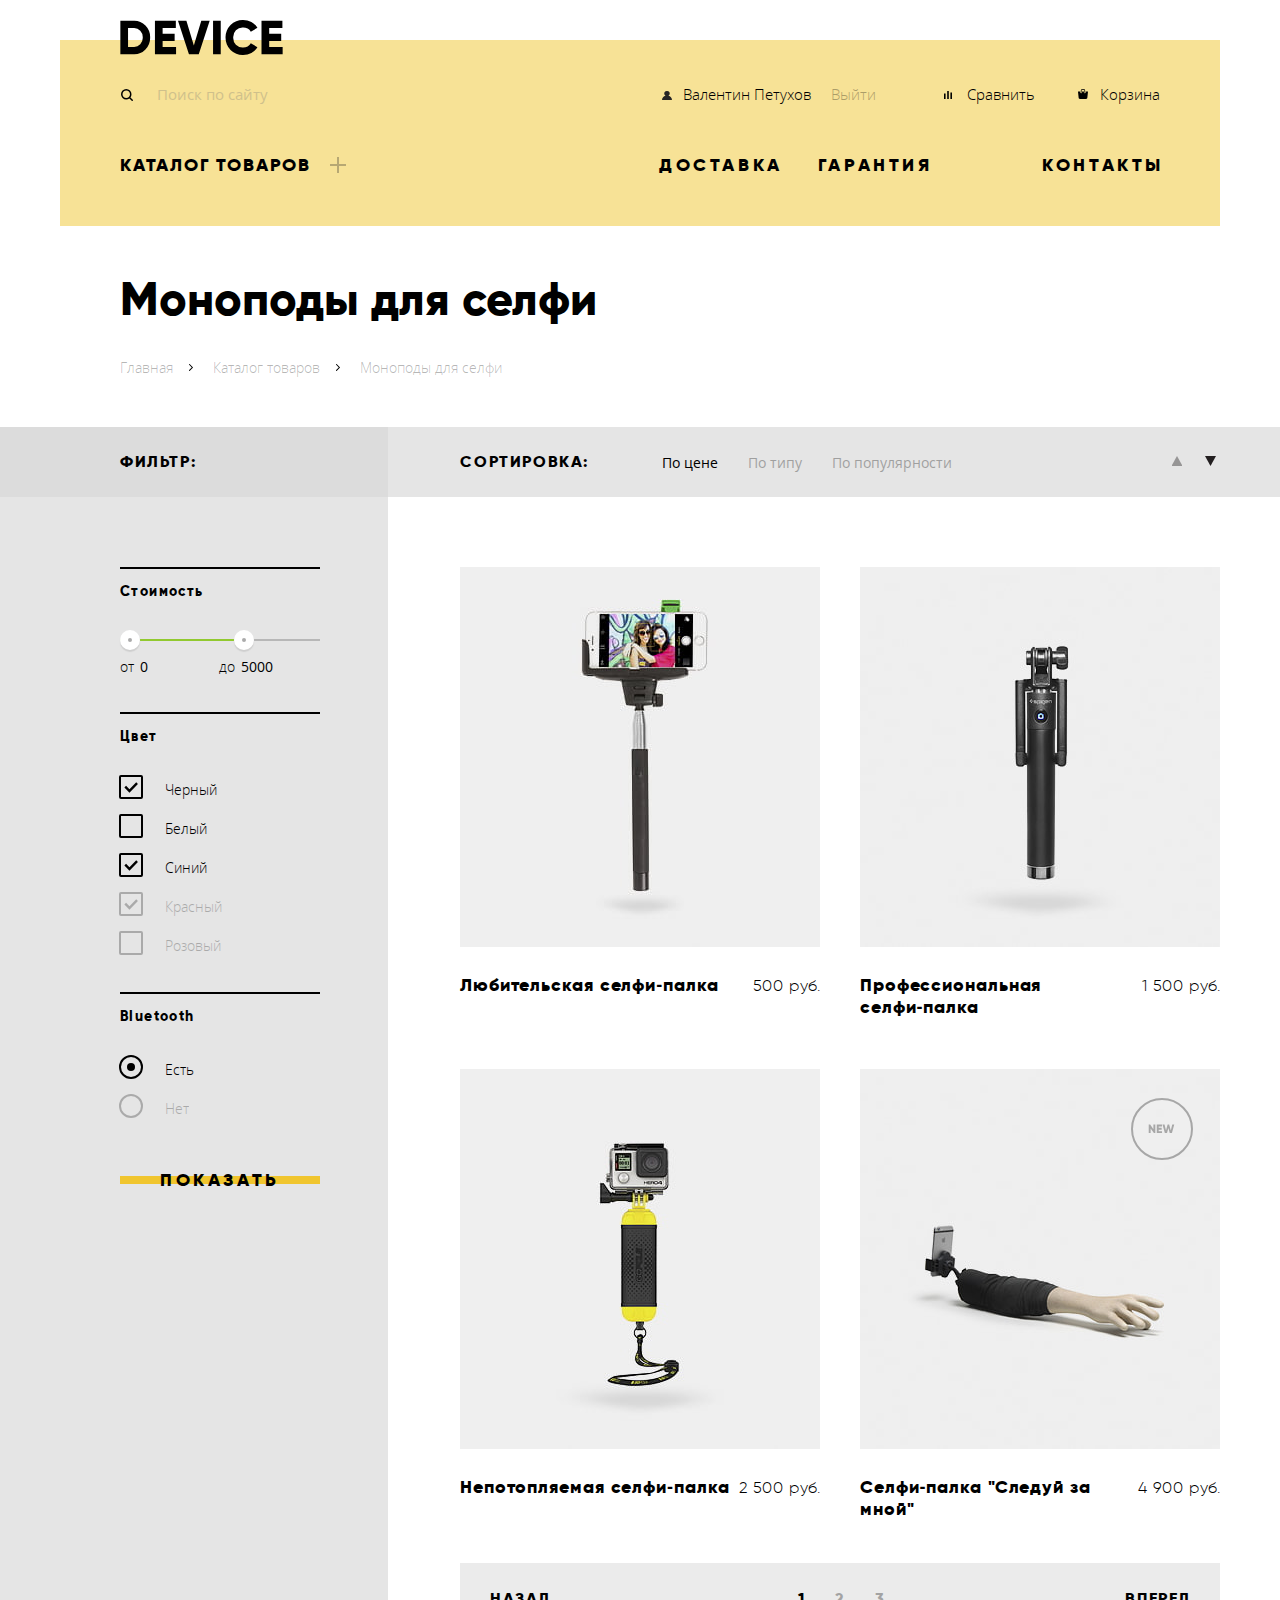
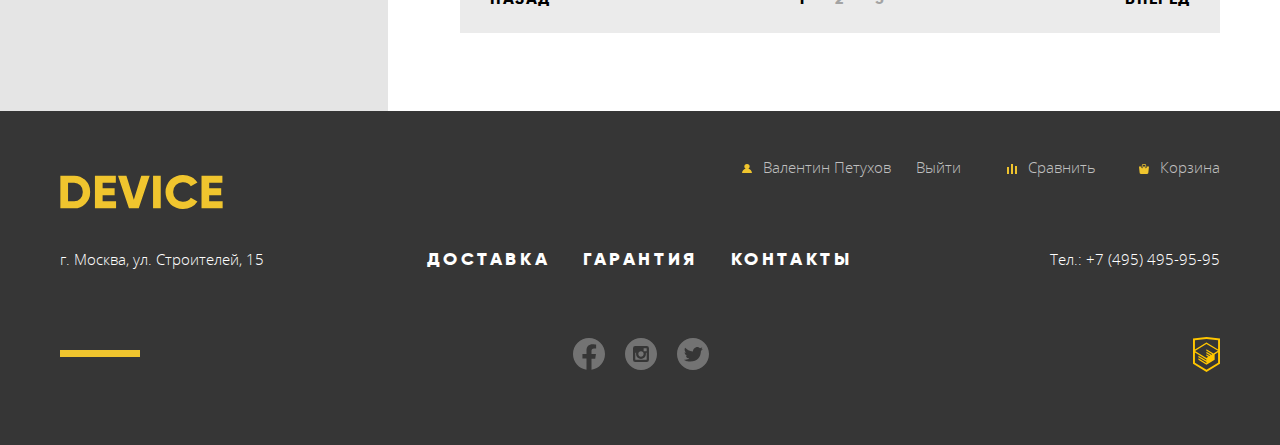
==== commit 406c0150: "up" ====
--- a/catalog.html
+++ b/catalog.html
@@ -29,7 +29,9 @@
             <a class="user" href="">
               <span>Валентин Петухов</span>
             </a>
-            <a class="user-navigation-logout" href=""><span>Выйти</span></a>
+            <a class="user-navigation-logout" href="">
+              <span>Выйти</span>
+            </a>
           </li>
           <li class="user-navigation-item">
             <a href="">
@@ -148,12 +150,12 @@
               <ul class="sorting-level-list">
                 <li class="sorting-level-item level-up">
                   <a href="">
-                    <!-- <img src="img/icon-up-dir.svg" width="10" height="11" alt="Cортировка снизу вверх"> -->
+                    <span class="visually-hidden">Сортировка снизу вверх</span>
                   </a>
                 </li>
                 <li class="sorting-level-item level-down">
                   <a class="current-level" href="">
-                    <!-- <img src="img/icon-down-dir.svg" width="10" height="11" alt="Сортировка сверху вних"> -->
+                    <span class="visually-hidden">Сортировка сверху вниз</span>
                   </a>
                 </li>
               </ul>
@@ -410,7 +412,7 @@
         </ul>
         <a class="copyright" href="https://htmlacademy.ru/intensive/htmlcss" target="_blank">
           <img src="img/logo-html.svg" width="27" height="34"
-            alt="сайт по созданию профессиональных фронтенд разработчиков HtmlAcademy">
+            alt="Разработано в  HtmlAcademy">
         </a>
       </div>
     </div>
--- a/css/style.css
+++ b/css/style.css
@@ -67,7 +67,6 @@
   margin: 0 auto;
   margin-top: 40px;
   padding: 0;
-  /* min-width:  1440px; */
   width: auto;
   color: var(--basic-black);
   font-family: "Open Sans", Arial, sans-serif;
@@ -140,12 +139,12 @@
 
 .user-navigation-list,
 .main-catalog-list {
-  color:  var(--basic-black);
-  font-family:  "Open sans", Arial, sans-serif;
+  color: var(--basic-black);
+  font-family: "Open sans", Arial, sans-serif;
   font-size: 15px;
-  font-weight:  300;
+  font-weight: 300;
   list-style: none;
-  line-height:  20px;
+  line-height: 20px;
 }
 
 .main-header-search {
@@ -155,8 +154,8 @@
 }
 
 .search-input:focus {
-  color: #000;
-  border-bottom-color: #000;
+  color: var(--basic-black);
+  border-bottom-color: var(--basic-black);
   outline: 0;
 }
 
@@ -304,11 +303,9 @@
   background-image: url("../img/plus.svg");
   background-size: contain;
   opacity: 0.3;
-  
   display: block;
   width: 16px;
   height: 16px;
-
   position: absolute;
   top: 3px;
   left: 210px;
@@ -508,12 +505,12 @@
 .feature-value td:first-child,
 .feature-value td:last-child,
 .feature-title td:first-child,
-.feature-title td:last-child{
+.feature-title td:last-child {
   min-width: 145px;
   padding-right: 14px;
 }
 
-.feature tr:first-child{
+.feature tr:first-child {
   font-family: "Gilroy", Arial, sans-serif;
   font-style: normal;
   font-weight: 300;
@@ -595,7 +592,7 @@
 .service-container {
   margin-bottom: 90px;
   padding-bottom: 56px;
-  background-image: linear-gradient(to top,#e5e5e5 76%,transparent 34%);
+  background-image: linear-gradient(to top, var(--basic-gray-light) 76%,transparent 34%);
 }
 
 .services {
@@ -868,7 +865,7 @@
   font-weight: 300;
   font-size: 15px;
   line-height: 20px;
-  color:  var(--basic-white);
+  color: var(--basic-white);
   list-style: none;
   width: 100%;
   display: flex;
@@ -988,11 +985,11 @@
 
 .footer-navigation-list {
   color: var(--basic-white);
-  font-family:  "Gilroy", Arial, sans-serif;
-  font-weight:  800;
-  font-size:  18px;
+  font-family: "Gilroy", Arial, sans-serif;
+  font-weight: 800;
+  font-size: 18px;
   letter-spacing: 0.2em;
-  line-height:  22px;
+  line-height: 22px;
   list-style: none;
   text-transform: uppercase;
   margin: 0;
@@ -1036,19 +1033,11 @@
   padding: 0;
 }
 
-/* .socials-item:first-child {
-  margin-right: 20px;
-}
-
-.socials-item:last-child {
-  margin-left: 20px;
-} */
-
 .socials-wrapper::before {
   content: " ";
   width: 80px;
   height: 7px;
-  background-color: #f0c52e;
+  background-color: var(--special-yellow-dark);
   margin-bottom: 10px;
 }
 
@@ -1182,7 +1171,7 @@
   width: 160px;
 }
 
-.service-item .button:active{
+.service-item .button:active {
   background-color: var(--basic-black);
   color: var(--special-yellow);
 }
@@ -1202,7 +1191,7 @@
   position: relative;
   width: 310px;
   margin: 0;
-  padding:0;
+  padding: 0;
   padding-top: 8px;
   padding-right: 0px;
   padding-bottom: 10px;
@@ -1217,7 +1206,7 @@
   visibility: visible;
 }
 
-.search-input::placeholder  {
+.search-input::placeholder {
   opacity: 0.3;
 }
 
@@ -1464,36 +1453,11 @@
 }
 
 .catalog-header {
-  /* background-image: linear-gradient(to right,#dcdcdc 37%,#e5e5e5 34%); */
-  background-image: linear-gradient(to right,#dcdcdc 0,#dcdcdc 28%,#ebebeb 28%,#ebebeb 100%);
+  background-image: linear-gradient(to right,#dcdcdc 0,#dcdcdc 28%,#e5e5e5 28%,#e5e5e5 100%);
   height: 70px;
   display: flex;
   align-items: center;
 }
-
-/* .filter-title::after {
-  content: " ";
-  background-color: #dcdcdc;
-  background-image: linear-gradient(to right,#dcdcdc 37%,#e5e5e5 34%);
-  width: calc(100vw - 853px);
-  height: 70px;
-  position: absolute;
-  z-index: -2;
-  top: 0px;
-  left: 0px;
-} */
-/* 
-.sorting::after {
-  content: " ";
-  background-color: #e5e5e5;
-  background-image: linear-gradient(to right,#dcdcdc 37%,#e5e5e5 34%);
-  width: calc(100vw - 853px);
-  height: 70px;
-  position: absolute;
-  z-index: -1;
-  top: 0px;
-  left: 0px;
-} */
 
 .catalog-header h3 {
   font-family: "Gilroy", Arial, sans-serif;
@@ -1695,7 +1659,7 @@
   height: 2px;
   width: 200px;
   display: flex;
-  background-color: black;
+  background-color: var(--basic-black);
   margin-bottom: 14px;
 }
 
@@ -1726,7 +1690,7 @@
 .range-controls .bar {
   width: 60%;
   height: 2px;
-  background: #91c92f;
+  background-color: var(--special-green);
 }
 
 .range-controls .toggle {
@@ -1736,7 +1700,7 @@
   width: 4px;
   height: 4px;
   padding: 0;
-  border: 8px solid #ffffff;
+  border: 8px solid var(--basic-white);
   background-color: #ababab;
   border-radius: 50%;
   box-shadow: 0 2px 1px 0 #cfcfcf;
@@ -1790,7 +1754,6 @@
 .filter-input-checkbox,
 .filter-input-radio {
   position: absolute;
-  /* appearance: none; */
   -webkit-appearance: none;
   -moz-appearance: none;
 }
@@ -1830,7 +1793,7 @@
   background-image: url("../img/radio-on.svg");
   background-repeat: no-repeat;
   background-size: contain;
-  }
+}
 
 /* disabled */
 
@@ -1906,7 +1869,7 @@
   top: 29px;
 }
 
-.product-card-item:hover img{
+.product-card-item:hover img {
   opacity: 0.7;
 }
 
